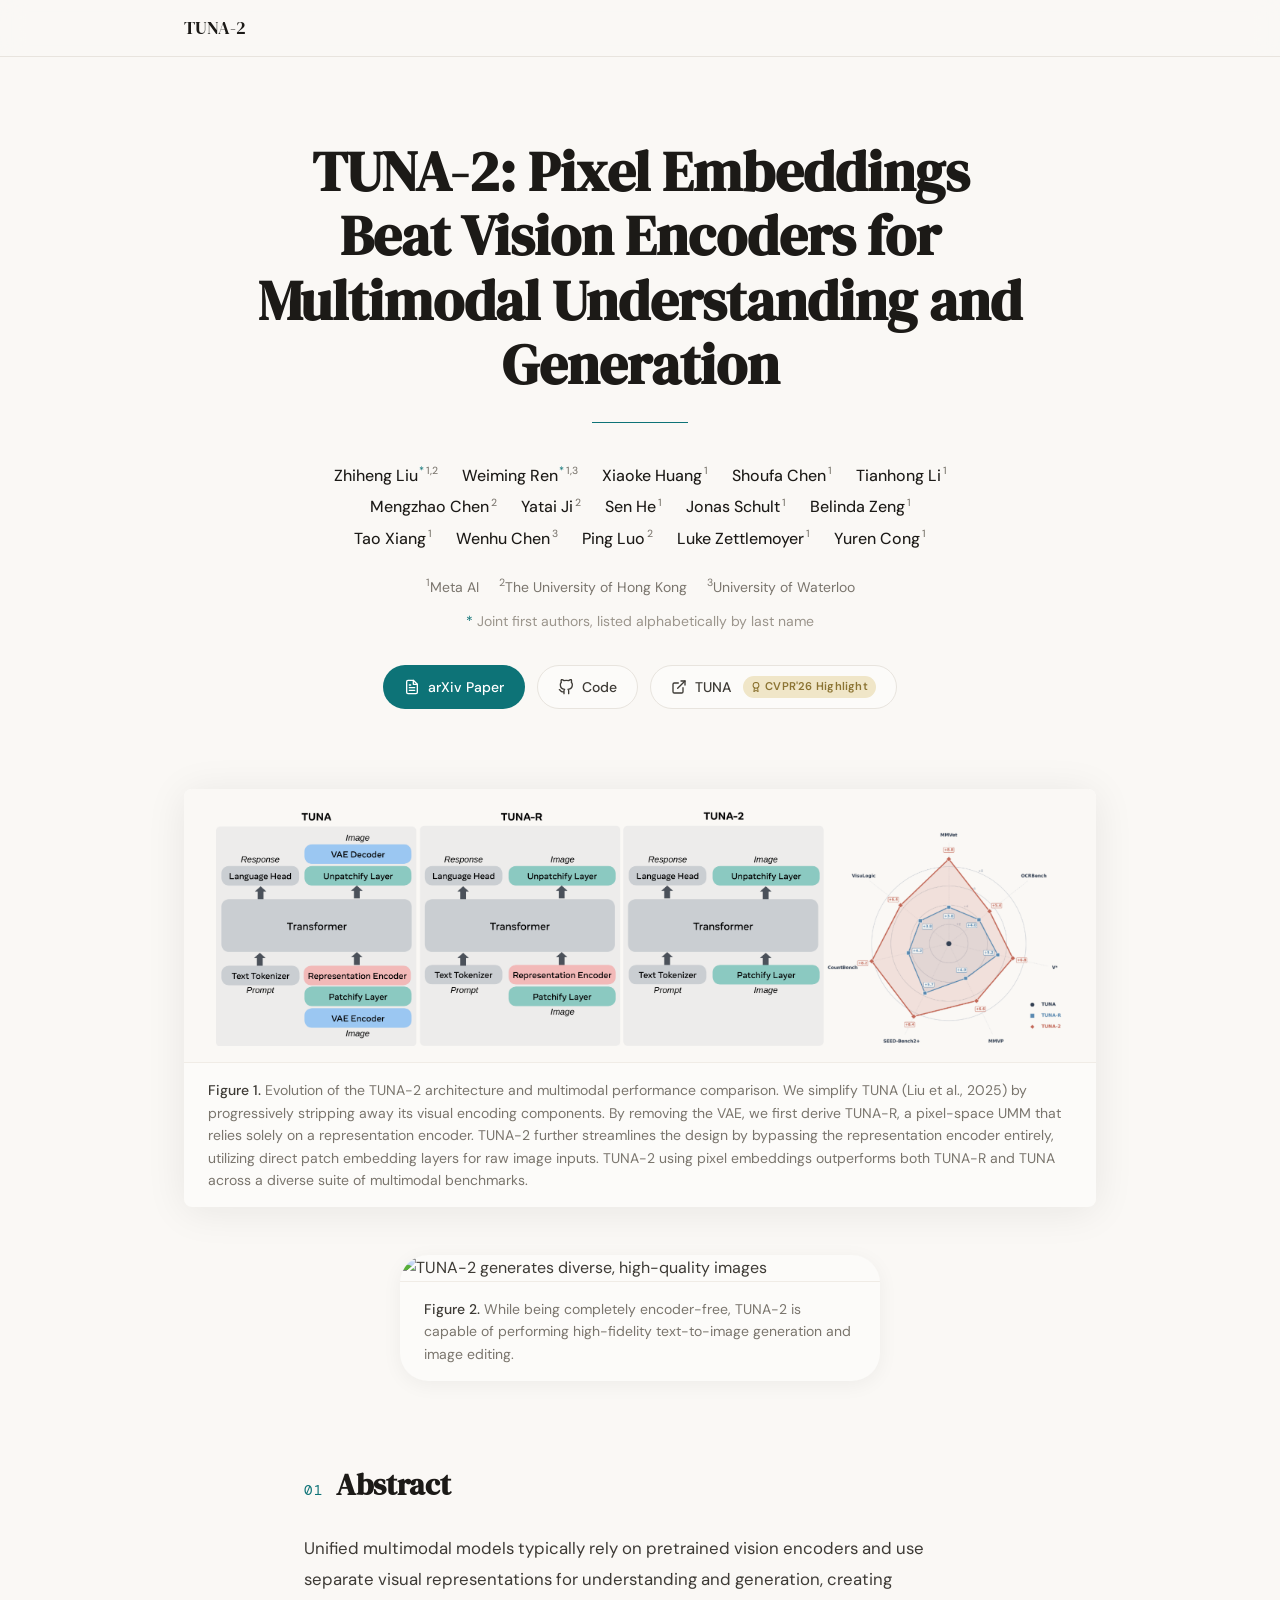
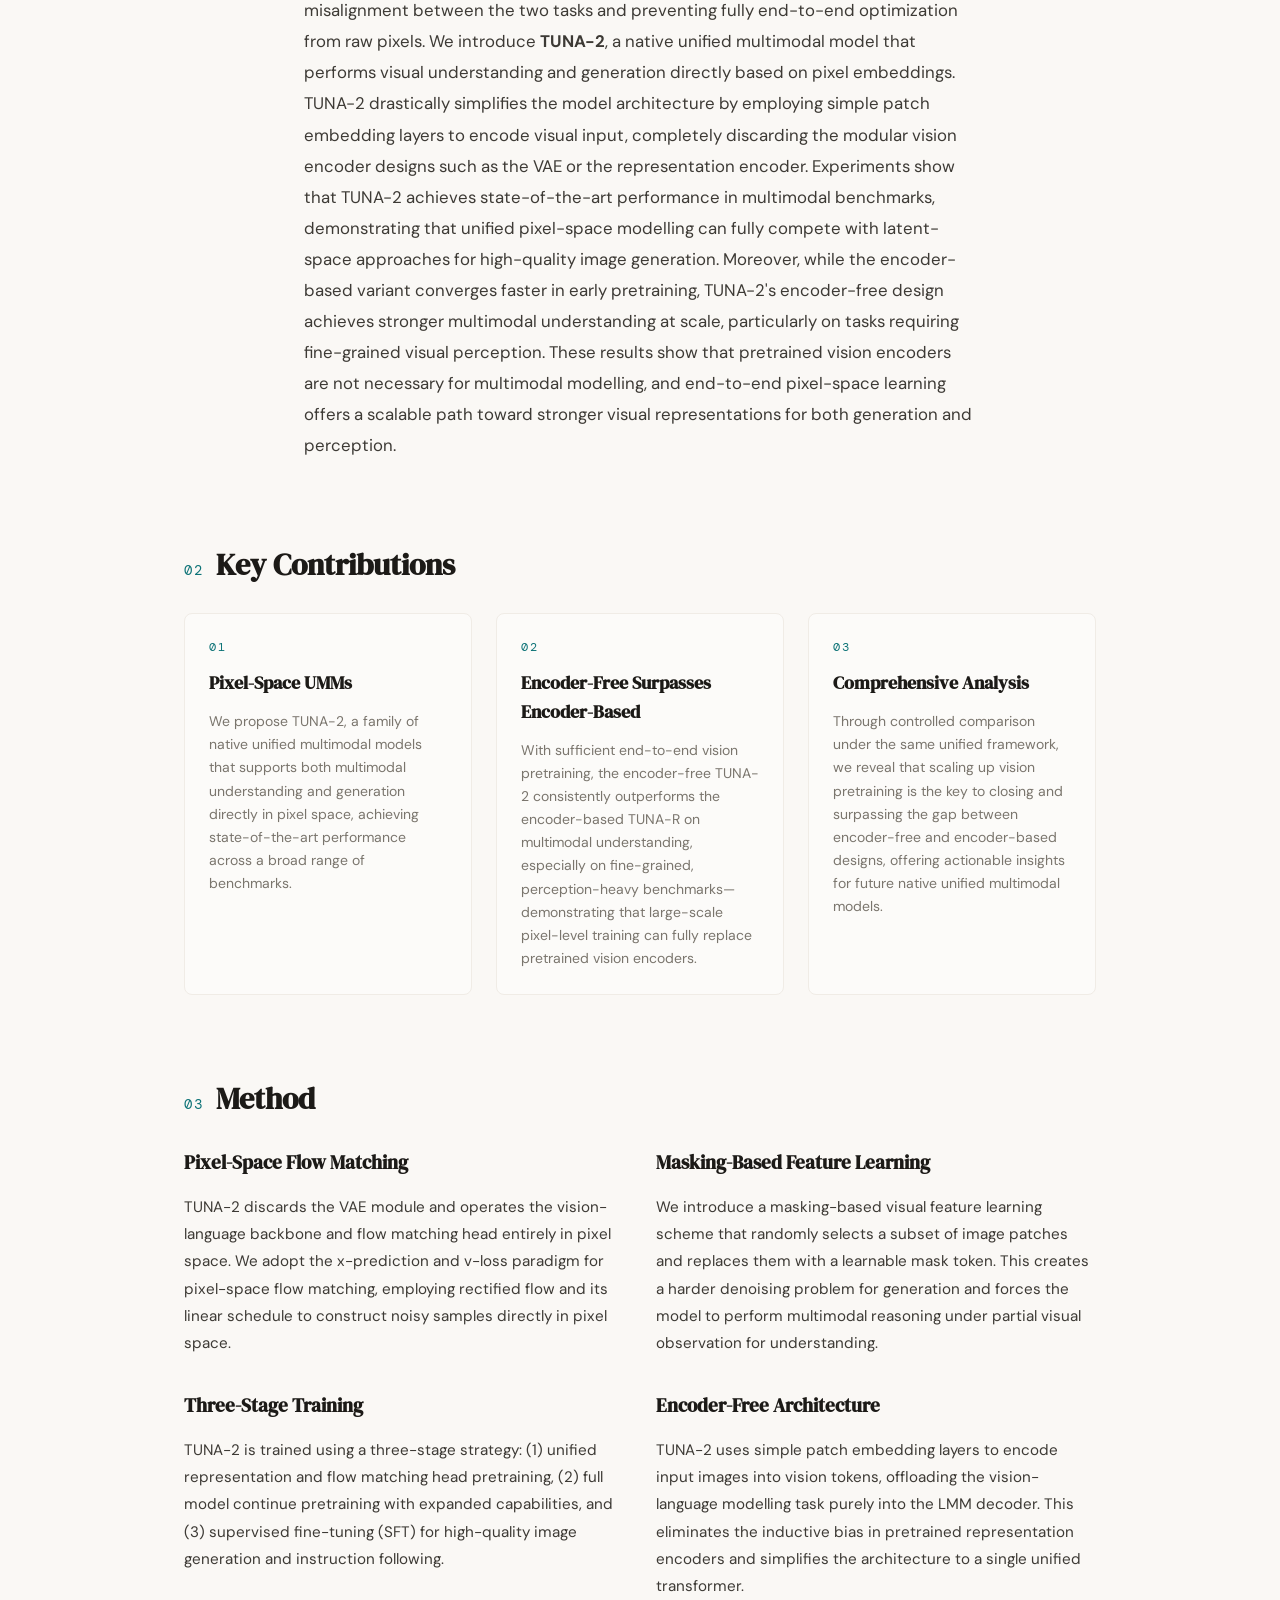
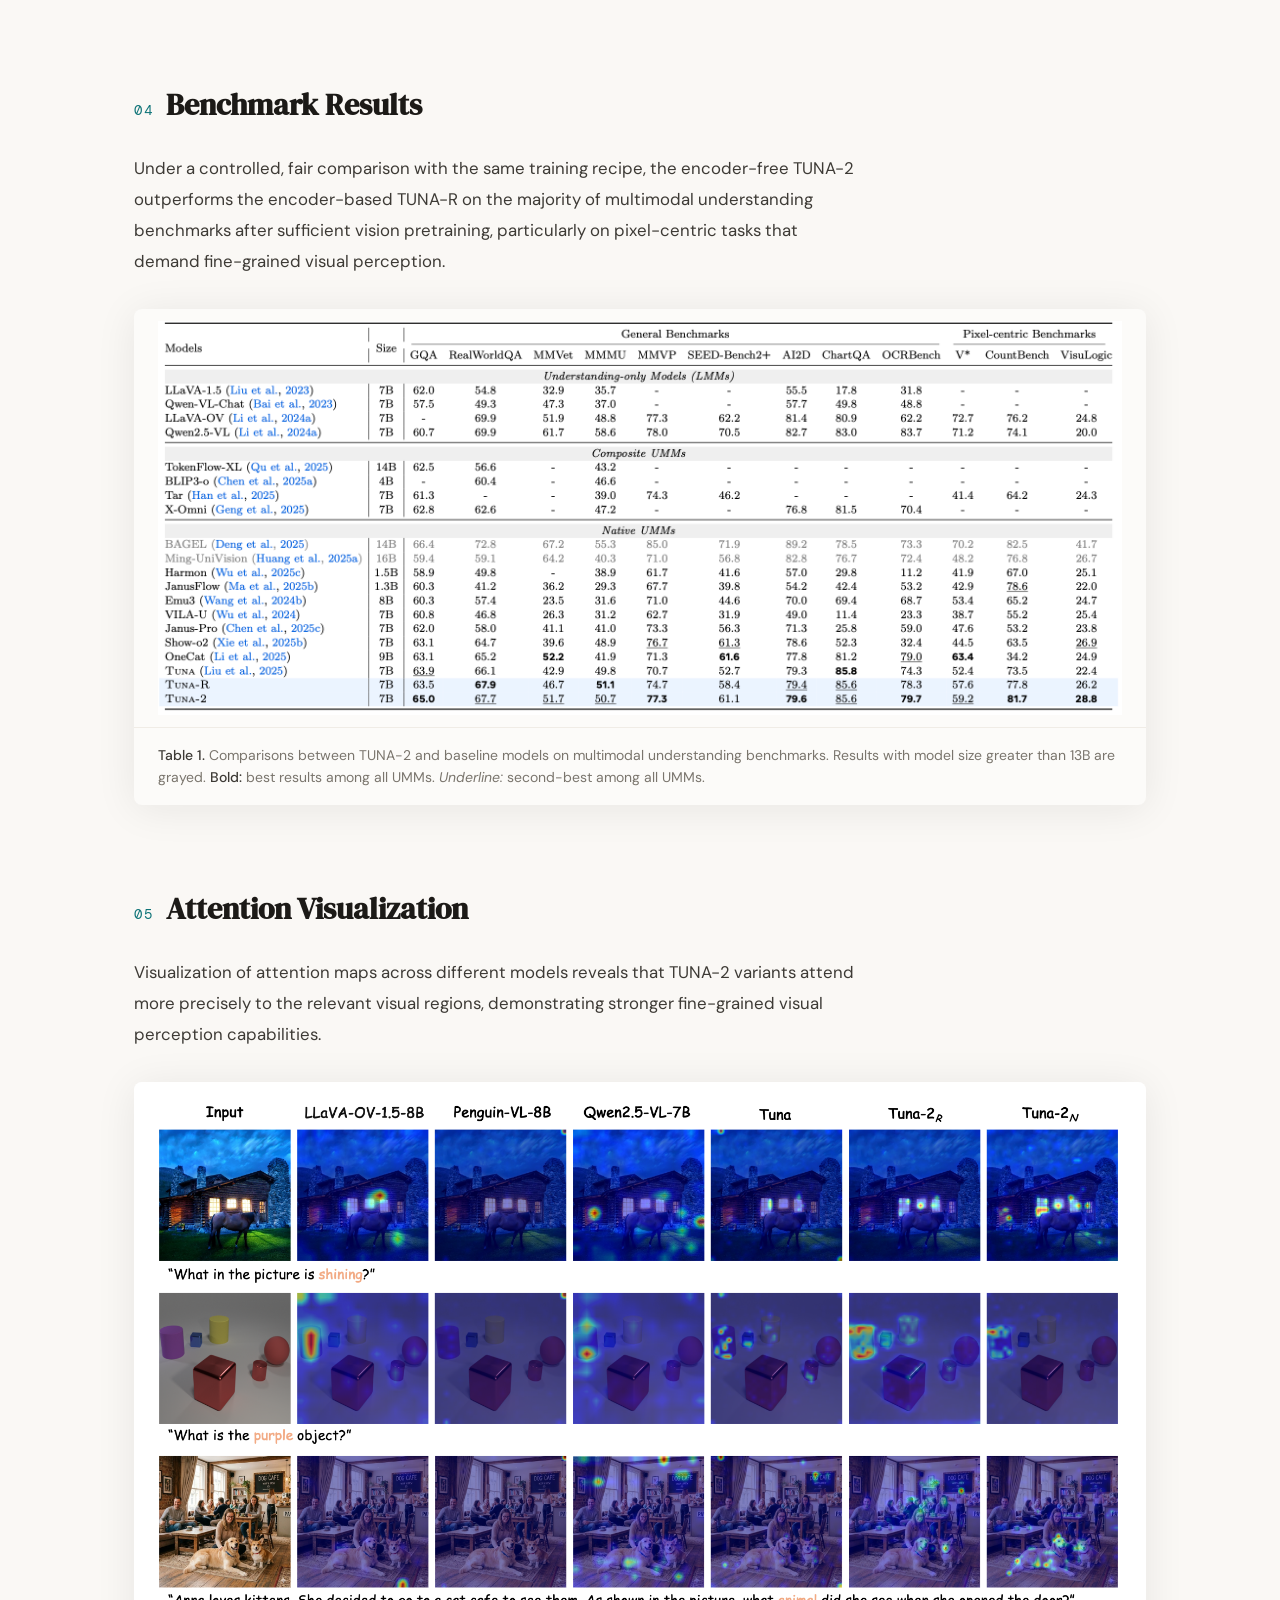
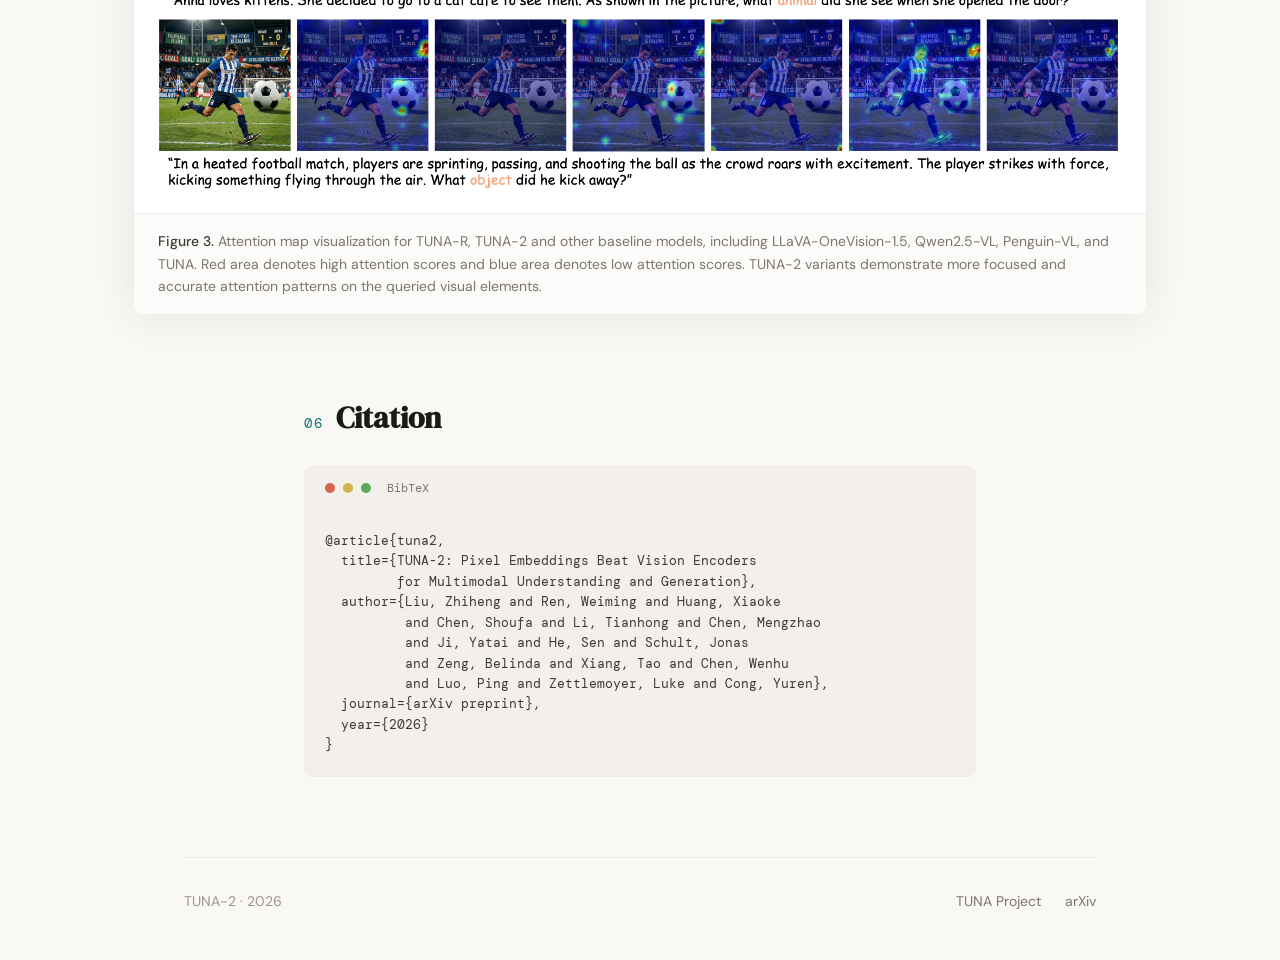
==== tuna-2/index.html @ 32da623e "add tuna2" ====
<!DOCTYPE html>
<html lang="en">
<head>
  <meta charset="UTF-8" />
  <meta name="viewport" content="width=device-width, initial-scale=1.0" />
  <title>TUNA-2: Pixel Embeddings Beat Vision Encoders</title>
  <link rel="preconnect" href="https://fonts.googleapis.com" />
  <link rel="preconnect" href="https://fonts.gstatic.com" crossorigin />
  <link href="https://fonts.googleapis.com/css2?family=DM+Mono:wght@400&family=DM+Sans:wght@400;450;500;600&family=DM+Serif+Display&display=swap" rel="stylesheet" />
  <style>
    *, *::before, *::after { margin: 0; padding: 0; box-sizing: border-box; }

    :root {
      --bg: #FAF8F5;
      --bg-card: #FCFBF9;
      --teal: #0D7377;
      --text-dark: #1C1A17;
      --text-body: #3D3A35;
      --text-muted: #7A756D;
      --text-light: #9B958C;
      --border: #E8E4DE;
      --border-light: #F0ECE6;
    }

    body {
      font-family: 'DM Sans', sans-serif;
      background: var(--bg);
      color: var(--text-body);
      line-height: 1.6;
      -webkit-font-smoothing: antialiased;
    }

    a { text-decoration: none; color: inherit; }

    /* ── Navigation ── */
    .nav {
      position: fixed; top: 0; left: 0; right: 0; z-index: 50;
      background: rgba(250, 248, 245, 0.85);
      backdrop-filter: blur(12px);
      -webkit-backdrop-filter: blur(12px);
    }
    .nav-inner {
      max-width: 960px; margin: 0 auto; padding: 0 24px;
      height: 56px; display: flex; align-items: center; justify-content: space-between;
    }
    .nav-logo { font-family: 'DM Serif Display', serif; font-size: 1.15rem; color: var(--text-dark); }
    .nav-links { display: flex; align-items: center; gap: 24px; }
    .nav-link {
      font-size: 0.875rem; font-weight: 450; color: var(--text-muted);
      transition: color 0.2s;
    }
    .nav-link:hover { color: var(--teal); }
    .nav-btn {
      display: inline-flex; align-items: center; gap: 6px;
      padding: 6px 14px; font-size: 0.875rem; font-weight: 500;
      border-radius: 9999px; border: 1px solid var(--teal); color: var(--teal);
      transition: all 0.2s;
    }
    .nav-btn:hover { background: var(--teal); color: #fff; }
    .nav-border { height: 1px; background: var(--border); }

    /* ── Hero ── */
    .hero {
      padding: 140px 24px 64px; text-align: center;
      max-width: 820px; margin: 0 auto;
    }
    .hero h1 {
      font-family: 'DM Serif Display', serif; font-size: clamp(2.2rem, 5vw, 3.5rem);
      line-height: 1.15; color: var(--text-dark); margin-bottom: 24px;
    }
    .hero-line { width: 96px; height: 1px; background: var(--teal); margin: 0 auto 40px; }

    /* ── Authors ── */
    .authors-block { margin-bottom: 24px; }
    .author-row {
      display: flex; flex-wrap: wrap; justify-content: center;
      gap: 4px 24px; margin-bottom: 6px;
    }
    .author-name {
      font-weight: 450; font-size: 1rem; color: var(--text-dark);
      transition: color 0.2s;
    }
    a.author-name:hover { color: var(--teal); }
    .author-star { color: var(--teal); font-size: 0.65em; vertical-align: super; margin-left: 1px; }
    .author-sup { color: var(--text-muted); font-size: 0.65em; vertical-align: super; margin-left: 2px; }

    .affiliations {
      display: flex; flex-wrap: wrap; justify-content: center;
      gap: 4px 20px; font-size: 0.875rem; color: var(--text-muted); margin-bottom: 12px;
    }
    .affiliations sup { font-size: 0.75em; }
    .equal-note { font-size: 0.875rem; color: var(--text-light); margin-bottom: 0; }
    .equal-note .star { color: var(--teal); }

    /* ── Buttons ── */
    .btn-row { display: flex; flex-wrap: wrap; justify-content: center; gap: 12px; margin-top: 32px; }
    .btn {
      display: inline-flex; align-items: center; gap: 8px;
      padding: 10px 20px; border-radius: 9999px; font-size: 0.875rem; font-weight: 500;
      transition: all 0.2s; border: 1px solid transparent;
    }
    .btn-primary { background: var(--teal); color: #fff; }
    .btn-primary:hover { filter: brightness(1.1); }
    .btn-outline {
      background: var(--bg-card); color: var(--text-body);
      border-color: var(--border);
    }
    .btn-outline:hover { box-shadow: 0 2px 8px rgba(0,0,0,0.06); }
    .badge-highlight {
      display: inline-flex; align-items: center; gap: 4px;
      padding: 2px 8px; border-radius: 9999px; font-size: 0.7rem; font-weight: 600;
      background: #F0E6C8; color: #8B7332; margin-left: 4px; letter-spacing: 0.02em;
    }

    /* ── Teaser (scroll-expanding) ── */
    .teaser-section { padding-bottom: 80px; }
    .teaser-wrap {
      max-width: 100vw; margin: 0 auto; padding: 0 24px;
    }
    .teaser-card {
      overflow: hidden; background: var(--bg-card);
      margin: 0 auto;
      /* initial state set by JS, these are fallbacks */
      max-width: 480px;
      border-radius: 28px;
      box-shadow: 0 4px 20px rgba(28, 26, 23, 0.05);
      will-change: max-width, border-radius, box-shadow;
      transition: max-width 0.05s linear, border-radius 0.05s linear;
    }
    .teaser-card img { width: 100%; height: auto; display: block; }
    .teaser-caption {
      padding: 16px 24px; border-top: 1px solid var(--border-light);
      font-size: 0.875rem; color: var(--text-muted); line-height: 1.6;
    }
    .teaser-caption strong { font-weight: 500; color: var(--text-body); }

    /* ── Sections ── */
    .section { padding-bottom: 80px; }
    .section-narrow { max-width: 720px; margin: 0 auto; padding: 0 24px; }
    .section-wide { max-width: 960px; margin: 0 auto; padding: 0 24px; }
    .section-extra-wide { max-width: 1060px; margin: 0 auto; padding: 0 24px; }

    .section-header { display: flex; align-items: baseline; gap: 12px; margin-bottom: 24px; }
    .section-num {
      font-family: 'DM Mono', monospace; font-size: 0.875rem;
      color: var(--teal); letter-spacing: 0.15em;
    }
    .section-title {
      font-family: 'DM Serif Display', serif; font-size: clamp(1.5rem, 3vw, 1.875rem);
      color: var(--text-dark);
    }

    .section-body {
      font-size: 1.05rem; line-height: 1.85; color: var(--text-body);
    }
    .section-body.placeholder { font-style: italic; color: var(--text-muted); }

    /* ── Cards Grid ── */
    .cards-grid { display: grid; grid-template-columns: repeat(auto-fit, minmax(260px, 1fr)); gap: 24px; }
    .card {
      padding: 24px; border-radius: 8px; border: 1px solid var(--border-light);
      background: var(--bg-card); height: 100%;
    }
    .card-num {
      font-family: 'DM Mono', monospace; font-size: 0.75rem;
      color: var(--teal); letter-spacing: 0.2em; text-transform: uppercase; margin-bottom: 12px;
    }
    .card-title {
      font-family: 'DM Serif Display', serif; font-size: 1.125rem;
      color: var(--text-dark); margin-bottom: 12px;
    }
    .card-desc { font-size: 0.875rem; line-height: 1.65; color: var(--text-muted); }

    /* ── Image Figure ── */
    .figure {
      border-radius: 8px; overflow: hidden; background: var(--bg-card);
      box-shadow: 0 4px 40px rgba(28, 26, 23, 0.08);
    }
    .figure-img { padding: 16px 24px; }
    .figure-img.arch { padding: 16px 32px; background: var(--bg); }
    .figure-img img { width: 100%; height: auto; display: block; }
    .figure-img.arch img { mix-blend-mode: multiply; }
    .figure-caption {
      padding: 16px 24px; border-top: 1px solid var(--border-light);
      font-size: 0.875rem; color: var(--text-muted); line-height: 1.6;
    }
    .figure-caption strong { font-weight: 500; color: var(--text-body); }

    /* ── Benchmark table image ── */
    .bench-figure { border-radius: 8px; overflow: hidden; background: var(--bg-card); box-shadow: 0 4px 40px rgba(28,26,23,0.08); }
    .bench-figure img { width: 100%; height: auto; display: block; padding: 12px 24px; }

    /* ── Method Grid ── */
    .method-grid { display: grid; grid-template-columns: repeat(auto-fit, minmax(300px, 1fr)); gap: 32px; }
    .method-item h3 {
      font-family: 'DM Serif Display', serif; font-size: 1.2rem;
      color: var(--text-dark); margin-bottom: 16px;
    }
    .method-item p { font-size: 0.95rem; line-height: 1.8; color: var(--text-body); }

    /* ── BibTeX ── */
    .bibtex {
      border-radius: 8px; overflow: hidden; border: 1px solid var(--border-light);
      background: #F3F0EB;
    }
    .bibtex-header {
      padding: 12px 20px; border-bottom: 1px solid var(--border-light);
      display: flex; align-items: center; gap: 8px;
    }
    .bibtex-dot { width: 10px; height: 10px; border-radius: 50%; }
    .bibtex-dot.r { background: #D4644A; }
    .bibtex-dot.y { background: #D4B44A; }
    .bibtex-dot.g { background: #5AAA5A; }
    .bibtex-label { margin-left: 8px; font-family: 'DM Mono', monospace; font-size: 0.75rem; color: var(--text-muted); }
    .bibtex pre {
      padding: 20px; font-family: 'DM Mono', monospace; font-size: 0.8rem;
      line-height: 1.6; color: var(--text-body); overflow-x: auto; white-space: pre;
    }

    /* ── Footer ── */
    .footer { padding-bottom: 48px; }
    .footer-inner {
      max-width: 960px; margin: 0 auto; padding: 0 24px;
    }
    .footer-line { height: 1px; background: var(--border); margin-bottom: 32px; }
    .footer-row {
      display: flex; flex-wrap: wrap; align-items: center;
      justify-content: space-between; gap: 16px;
    }
    .footer-copy { font-size: 0.875rem; color: var(--text-light); }
    .footer-links { display: flex; gap: 24px; }
    .footer-link { font-size: 0.875rem; color: var(--text-muted); transition: color 0.2s; }
    .footer-link:hover { color: var(--teal); }

    /* ── Fade-in animation ── */
    .fade-in {
      opacity: 0; transform: translateY(20px);
      transition: opacity 0.6s ease, transform 0.6s ease;
    }
    .fade-in.visible { opacity: 1; transform: translateY(0); }

    /* ── SVG Icons (inline) ── */
    .icon { width: 16px; height: 16px; display: inline-block; vertical-align: middle; }

    /* ── Responsive ── */
    @media (max-width: 768px) {
      .nav-links { display: none; }
      .hero { padding: 120px 16px 48px; }
      .section-narrow, .section-wide, .section-extra-wide { padding: 0 16px; }
      .teaser-wrap { padding: 0 16px; }
      .method-grid { grid-template-columns: 1fr; }
      .cards-grid { grid-template-columns: 1fr; }
    }

    /* scroll-mt for anchor links */
    [id] { scroll-margin-top: 72px; }
  </style>
</head>
<body>

  <!-- Navigation -->
  <nav class="nav">
    <div class="nav-inner">
      <span class="nav-logo">TUNA-2</span>
    </div>
    <div class="nav-border"></div>
  </nav>

  <!-- Hero -->
  <header class="hero fade-in">
    <h1>TUNA-2: Pixel Embeddings Beat Vision Encoders for Multimodal Understanding and Generation</h1>
    <div class="hero-line"></div>

    <div class="authors-block">
      <!-- Row 1 -->
      <div class="author-row">
        <a href="https://johanan528.github.io/" target="_blank" class="author-name">Zhiheng Liu<span class="author-star">*</span><sup class="author-sup">1,2</sup></a>
        <a href="https://cs.uwaterloo.ca/~w2ren/" target="_blank" class="author-name">Weiming Ren<span class="author-star">*</span><sup class="author-sup">1,3</sup></a>
        <a href="https://xk-huang.github.io/" target="_blank" class="author-name">Xiaoke Huang<sup class="author-sup">1</sup></a>
        <a href="https://www.shoufachen.com/" target="_blank" class="author-name">Shoufa Chen<sup class="author-sup">1</sup></a>
        <a href="https://www.tianhongli.me/" target="_blank" class="author-name">Tianhong Li<sup class="author-sup">1</sup></a>
      </div>
      <!-- Row 2 -->
      <div class="author-row">
        <a href="https://chenmnz.github.io/" target="_blank" class="author-name">Mengzhao Chen<sup class="author-sup">2</sup></a>
        <a href="https://yataiji.github.io/" target="_blank" class="author-name">Yatai Ji<sup class="author-sup">2</sup></a>
        <a href="https://senhe.github.io/" target="_blank" class="author-name">Sen He<sup class="author-sup">1</sup></a>
        <a href="https://jonasschult.github.io/" target="_blank" class="author-name">Jonas Schult<sup class="author-sup">1</sup></a>
        <a href="https://www.linkedin.com/in/belindazeng/" target="_blank" class="author-name">Belinda Zeng<sup class="author-sup">1</sup></a>
      </div>
      <!-- Row 3 -->
      <div class="author-row">
        <a href="https://www.surrey.ac.uk/people/tao-xiang" target="_blank" class="author-name">Tao Xiang<sup class="author-sup">1</sup></a>
        <a href="https://wenhuchen.github.io/" target="_blank" class="author-name">Wenhu Chen<sup class="author-sup">3</sup></a>
        <a href="http://luoping.me/" target="_blank" class="author-name">Ping Luo<sup class="author-sup">2</sup></a>
        <a href="https://www.cs.washington.edu/people/faculty/luke-zettlemoyer/" target="_blank" class="author-name">Luke Zettlemoyer<sup class="author-sup">1</sup></a>
        <a href="https://yrcong.github.io/" target="_blank" class="author-name">Yuren Cong<sup class="author-sup">1</sup></a>
      </div>
    </div>

    <div class="affiliations">
      <span><sup>1</sup>Meta AI</span>
      <span><sup>2</sup>The University of Hong Kong</span>
      <span><sup>3</sup>University of Waterloo</span>
    </div>
    <p class="equal-note"><span class="star">*</span> Joint first authors, listed alphabetically by last name</p>

    <div class="btn-row">
      <a href="#" class="btn btn-primary">
        <svg class="icon" viewBox="0 0 24 24" fill="none" stroke="currentColor" stroke-width="2" stroke-linecap="round" stroke-linejoin="round"><path d="M14 2H6a2 2 0 0 0-2 2v16a2 2 0 0 0 2 2h12a2 2 0 0 0 2-2V8z"/><polyline points="14 2 14 8 20 8"/><line x1="16" y1="13" x2="8" y2="13"/><line x1="16" y1="17" x2="8" y2="17"/><polyline points="10 9 9 9 8 9"/></svg>
        arXiv Paper
      </a>
      <a href="https://github.com/facebookresearch/tuna-2" target="_blank" class="btn btn-outline">
        <svg class="icon" viewBox="0 0 24 24" fill="none" stroke="currentColor" stroke-width="2" stroke-linecap="round" stroke-linejoin="round"><path d="M9 19c-5 1.5-5-2.5-7-3m14 6v-3.87a3.37 3.37 0 0 0-.94-2.61c3.14-.35 6.44-1.54 6.44-7A5.44 5.44 0 0 0 20 4.77 5.07 5.07 0 0 0 19.91 1S18.73.65 16 2.48a13.38 13.38 0 0 0-7 0C6.27.65 5.09 1 5.09 1A5.07 5.07 0 0 0 5 4.77a5.44 5.44 0 0 0-1.5 3.78c0 5.42 3.3 6.61 6.44 7A3.37 3.37 0 0 0 9 18.13V22"/></svg>
        Code
      </a>
      <a href="https://tuna-ai.org/" target="_blank" class="btn btn-outline">
        <svg class="icon" viewBox="0 0 24 24" fill="none" stroke="currentColor" stroke-width="2" stroke-linecap="round" stroke-linejoin="round"><path d="M18 13v6a2 2 0 0 1-2 2H5a2 2 0 0 1-2-2V8a2 2 0 0 1 2-2h6"/><polyline points="15 3 21 3 21 9"/><line x1="10" y1="14" x2="21" y2="3"/></svg>
        TUNA
        <span class="badge-highlight">
          <svg width="10" height="10" viewBox="0 0 24 24" fill="none" stroke="currentColor" stroke-width="2.5" stroke-linecap="round" stroke-linejoin="round"><circle cx="12" cy="8" r="7"/><polyline points="8.21 13.89 7 23 12 20 17 23 15.79 13.88"/></svg>
          CVPR'26 Highlight
        </span>
      </a>
    </div>
  </header>

  <!-- Architecture (moved to top, no section header) -->
  <section id="architecture" class="section" style="padding-top: 16px; padding-bottom: 48px;">
    <div class="section-wide">
      <div class="figure fade-in">
        <div class="figure-img arch">
          <img src="images/teaser.png" alt="TUNA-2 Architecture" />
        </div>
        <div class="figure-caption">
          <strong>Figure 1.</strong> Evolution of the TUNA-2 architecture and multimodal performance comparison. We simplify TUNA (Liu et al., 2025) by progressively stripping away its visual encoding components. By removing the VAE, we first derive TUNA-R, a pixel-space UMM that relies solely on a representation encoder. TUNA-2 further streamlines the design by bypassing the representation encoder entirely, utilizing direct patch embedding layers for raw image inputs. TUNA-2 using pixel embeddings outperforms both TUNA-R and TUNA across a diverse suite of multimodal benchmarks.
        </div>
      </div>
    </div>
  </section>

  <!-- Teaser -->
  <section id="teaser" class="teaser-section">
    <div class="teaser-wrap">
      <div class="teaser-card fade-in" id="teaser-card">
        <img src="images/teaser_v3.png" alt="TUNA-2 generates diverse, high-quality images" />
        <div class="teaser-caption">
          <strong>Figure 2.</strong> While being completely encoder-free, TUNA-2 is capable of performing high-fidelity text-to-image generation and image editing.
        </div>
      </div>
    </div>
  </section>

  <!-- Abstract -->
  <section id="abstract" class="section">
    <div class="section-narrow">
      <div class="section-header fade-in">
        <span class="section-num">01</span>
        <h2 class="section-title">Abstract</h2>
      </div>
      <p class="section-body fade-in">Unified multimodal models typically rely on pretrained vision encoders and use separate visual representations for understanding and generation, creating misalignment between the two tasks and preventing fully end-to-end optimization from raw pixels. We introduce <strong>TUNA-2</strong>, a native unified multimodal model that performs visual understanding and generation directly based on pixel embeddings. TUNA-2 drastically simplifies the model architecture by employing simple patch embedding layers to encode visual input, completely discarding the modular vision encoder designs such as the VAE or the representation encoder. Experiments show that TUNA-2 achieves state-of-the-art performance in multimodal benchmarks, demonstrating that unified pixel-space modelling can fully compete with latent-space approaches for high-quality image generation. Moreover, while the encoder-based variant converges faster in early pretraining, TUNA-2's encoder-free design achieves stronger multimodal understanding at scale, particularly on tasks requiring fine-grained visual perception. These results show that pretrained vision encoders are not necessary for multimodal modelling, and end-to-end pixel-space learning offers a scalable path toward stronger visual representations for both generation and perception.</p>
    </div>
  </section>

  <!-- Key Contributions -->
  <section class="section">
    <div class="section-wide">
      <div class="section-header fade-in">
        <span class="section-num">02</span>
        <h2 class="section-title">Key Contributions</h2>
      </div>
      <div class="cards-grid">
        <div class="card fade-in">
          <div class="card-num">01</div>
          <h3 class="card-title">Pixel-Space UMMs</h3>
          <p class="card-desc">We propose TUNA-2, a family of native unified multimodal models that supports both multimodal understanding and generation directly in pixel space, achieving state-of-the-art performance across a broad range of benchmarks.</p>
        </div>
        <div class="card fade-in">
          <div class="card-num">02</div>
          <h3 class="card-title">Encoder-Free Surpasses Encoder-Based</h3>
          <p class="card-desc">With sufficient end-to-end vision pretraining, the encoder-free TUNA-2 consistently outperforms the encoder-based TUNA-R on multimodal understanding, especially on fine-grained, perception-heavy benchmarks&mdash;demonstrating that large-scale pixel-level training can fully replace pretrained vision encoders.</p>
        </div>
        <div class="card fade-in">
          <div class="card-num">03</div>
          <h3 class="card-title">Comprehensive Analysis</h3>
          <p class="card-desc">Through controlled comparison under the same unified framework, we reveal that scaling up vision pretraining is the key to closing and surpassing the gap between encoder-free and encoder-based designs, offering actionable insights for future native unified multimodal models.</p>
        </div>
      </div>
    </div>
  </section>

  <!-- Architecture section removed - moved to top -->

  <!-- Method -->
  <section class="section">
    <div class="section-wide">
      <div class="section-header fade-in">
        <span class="section-num">03</span>
        <h2 class="section-title">Method</h2>
      </div>
      <div class="method-grid">
        <div class="method-item fade-in">
          <h3>Pixel-Space Flow Matching</h3>
          <p>TUNA-2 discards the VAE module and operates the vision-language backbone and flow matching head entirely in pixel space. We adopt the x-prediction and v-loss paradigm for pixel-space flow matching, employing rectified flow and its linear schedule to construct noisy samples directly in pixel space.</p>
        </div>
        <div class="method-item fade-in">
          <h3>Masking-Based Feature Learning</h3>
          <p>We introduce a masking-based visual feature learning scheme that randomly selects a subset of image patches and replaces them with a learnable mask token. This creates a harder denoising problem for generation and forces the model to perform multimodal reasoning under partial visual observation for understanding.</p>
        </div>
        <div class="method-item fade-in">
          <h3>Three-Stage Training</h3>
          <p>TUNA-2 is trained using a three-stage strategy: (1) unified representation and flow matching head pretraining, (2) full model continue pretraining with expanded capabilities, and (3) supervised fine-tuning (SFT) for high-quality image generation and instruction following.</p>
        </div>
        <div class="method-item fade-in">
          <h3>Encoder-Free Architecture</h3>
          <p>TUNA-2 uses simple patch embedding layers to encode input images into vision tokens, offloading the vision-language modelling task purely into the LMM decoder. This eliminates the inductive bias in pretrained representation encoders and simplifies the architecture to a single unified transformer.</p>
        </div>
      </div>
    </div>
  </section>

  <!-- Benchmarks -->
  <section id="benchmarks" class="section">
    <div class="section-extra-wide">
      <div class="section-header fade-in">
        <span class="section-num">04</span>
        <h2 class="section-title">Benchmark Results</h2>
      </div>
      <p class="section-body fade-in" style="max-width:720px; margin-bottom:32px;">
        Under a controlled, fair comparison with the same training recipe, the encoder-free TUNA-2 outperforms the encoder-based TUNA-R on the majority of multimodal understanding benchmarks after sufficient vision pretraining, particularly on pixel-centric tasks that demand fine-grained visual perception.
      </p>
      <div class="bench-figure fade-in">
        <img src="images/table1_ready.png" alt="Table 1: Benchmark comparisons" />
        <div class="figure-caption">
          <strong>Table 1.</strong> Comparisons between TUNA-2 and baseline models on multimodal understanding benchmarks. Results with model size greater than 13B are grayed. <strong>Bold:</strong> best results among all UMMs. <em>Underline:</em> second-best among all UMMs.
        </div>
      </div>
    </div>
  </section>

  <!-- Attention Visualization -->
  <section id="attention" class="section">
    <div class="section-extra-wide">
      <div class="section-header fade-in">
        <span class="section-num">05</span>
        <h2 class="section-title">Attention Visualization</h2>
      </div>
      <p class="section-body fade-in" style="max-width:720px; margin-bottom:32px;">
        Visualization of attention maps across different models reveals that TUNA-2 variants attend more precisely to the relevant visual regions, demonstrating stronger fine-grained visual perception capabilities.
      </p>
      <div class="figure fade-in">
        <div class="figure-img" style="background:#fff;">
          <img src="images/att.png" alt="Attention visualization" />
        </div>
        <div class="figure-caption">
          <strong>Figure 3.</strong> Attention map visualization for TUNA-R, TUNA-2 and other baseline models, including LLaVA-OneVision-1.5, Qwen2.5-VL, Penguin-VL, and TUNA. Red area denotes high attention scores and blue area denotes low attention scores. TUNA-2 variants demonstrate more focused and accurate attention patterns on the queried visual elements.
        </div>
      </div>
    </div>
  </section>

  <!-- Citation -->
  <section class="section">
    <div class="section-narrow">
      <div class="section-header fade-in">
        <span class="section-num">06</span>
        <h2 class="section-title">Citation</h2>
      </div>
      <div class="bibtex fade-in">
        <div class="bibtex-header">
          <div class="bibtex-dot r"></div>
          <div class="bibtex-dot y"></div>
          <div class="bibtex-dot g"></div>
          <span class="bibtex-label">BibTeX</span>
        </div>
        <pre>@article{tuna2,
  title={TUNA-2: Pixel Embeddings Beat Vision Encoders
         for Multimodal Understanding and Generation},
  author={Liu, Zhiheng and Ren, Weiming and Huang, Xiaoke
          and Chen, Shoufa and Li, Tianhong and Chen, Mengzhao
          and Ji, Yatai and He, Sen and Schult, Jonas
          and Zeng, Belinda and Xiang, Tao and Chen, Wenhu
          and Luo, Ping and Zettlemoyer, Luke and Cong, Yuren},
  journal={arXiv preprint},
  year={2026}
}</pre>
      </div>
    </div>
  </section>

  <!-- Footer -->
  <footer class="footer">
    <div class="footer-inner">
      <div class="footer-line"></div>
      <div class="footer-row">
        <p class="footer-copy">TUNA-2 &middot; 2026</p>
        <div class="footer-links">
          <a href="https://tuna-ai.org/" target="_blank" class="footer-link">TUNA Project</a>
          <a href="#" class="footer-link">arXiv</a>
        </div>
      </div>
    </div>
  </footer>

  <!-- Scripts: fade-in + teaser scroll expand -->
  <script>
    // Fade-in on scroll
    const observer = new IntersectionObserver((entries) => {
      entries.forEach(entry => {
        if (entry.isIntersecting) {
          entry.target.classList.add('visible');
        }
      });
    }, { threshold: 0.1 });

    document.querySelectorAll('.fade-in').forEach(el => observer.observe(el));

    // Teaser scroll-expanding effect: continuous scroll-driven interpolation
    const teaserCard = document.getElementById('teaser-card');
    const MIN_WIDTH = 480;   // px - starting small width
    const MAX_WIDTH = 1600;  // px - fully expanded width (more dramatic)
    const MIN_RADIUS = 4;    // px - fully expanded border-radius
    const MAX_RADIUS = 28;   // px - starting border-radius

    function lerp(a, b, t) { return a + (b - a) * t; }
    function easeOutCubic(t) { return 1 - Math.pow(1 - t, 3); }

    function updateTeaser() {
      if (!teaserCard) return;
      const rect = teaserCard.getBoundingClientRect();
      const viewH = window.innerHeight;

      // Define scroll range: start expanding when card top enters bottom of viewport,
      // fully expanded when card top reaches near the top of viewport (longer scroll range = more obvious effect)
      const startY = viewH * 1.0;   // card top here = progress 0
      const endY   = viewH * 0.05;  // card top here = progress 1

      let progress = (startY - rect.top) / (startY - endY);
      progress = Math.max(0, Math.min(1, progress));
      progress = easeOutCubic(progress);

      const w = lerp(MIN_WIDTH, MAX_WIDTH, progress);
      const r = lerp(MAX_RADIUS, MIN_RADIUS, progress);
      const shadowAlpha = lerp(0.05, 0.18, progress);
      const shadowBlur = lerp(20, 80, progress);

      teaserCard.style.maxWidth = w + 'px';
      teaserCard.style.borderRadius = r + 'px';
      teaserCard.style.boxShadow = '0 ' + lerp(4, 12, progress) + 'px ' + shadowBlur + 'px rgba(28, 26, 23, ' + shadowAlpha.toFixed(3) + ')';
    }

    let ticking = false;
    window.addEventListener('scroll', function() {
      if (!ticking) {
        requestAnimationFrame(function() {
          updateTeaser();
          ticking = false;
        });
        ticking = true;
      }
    }, { passive: true });
    updateTeaser();
  </script>

</body>
</html>
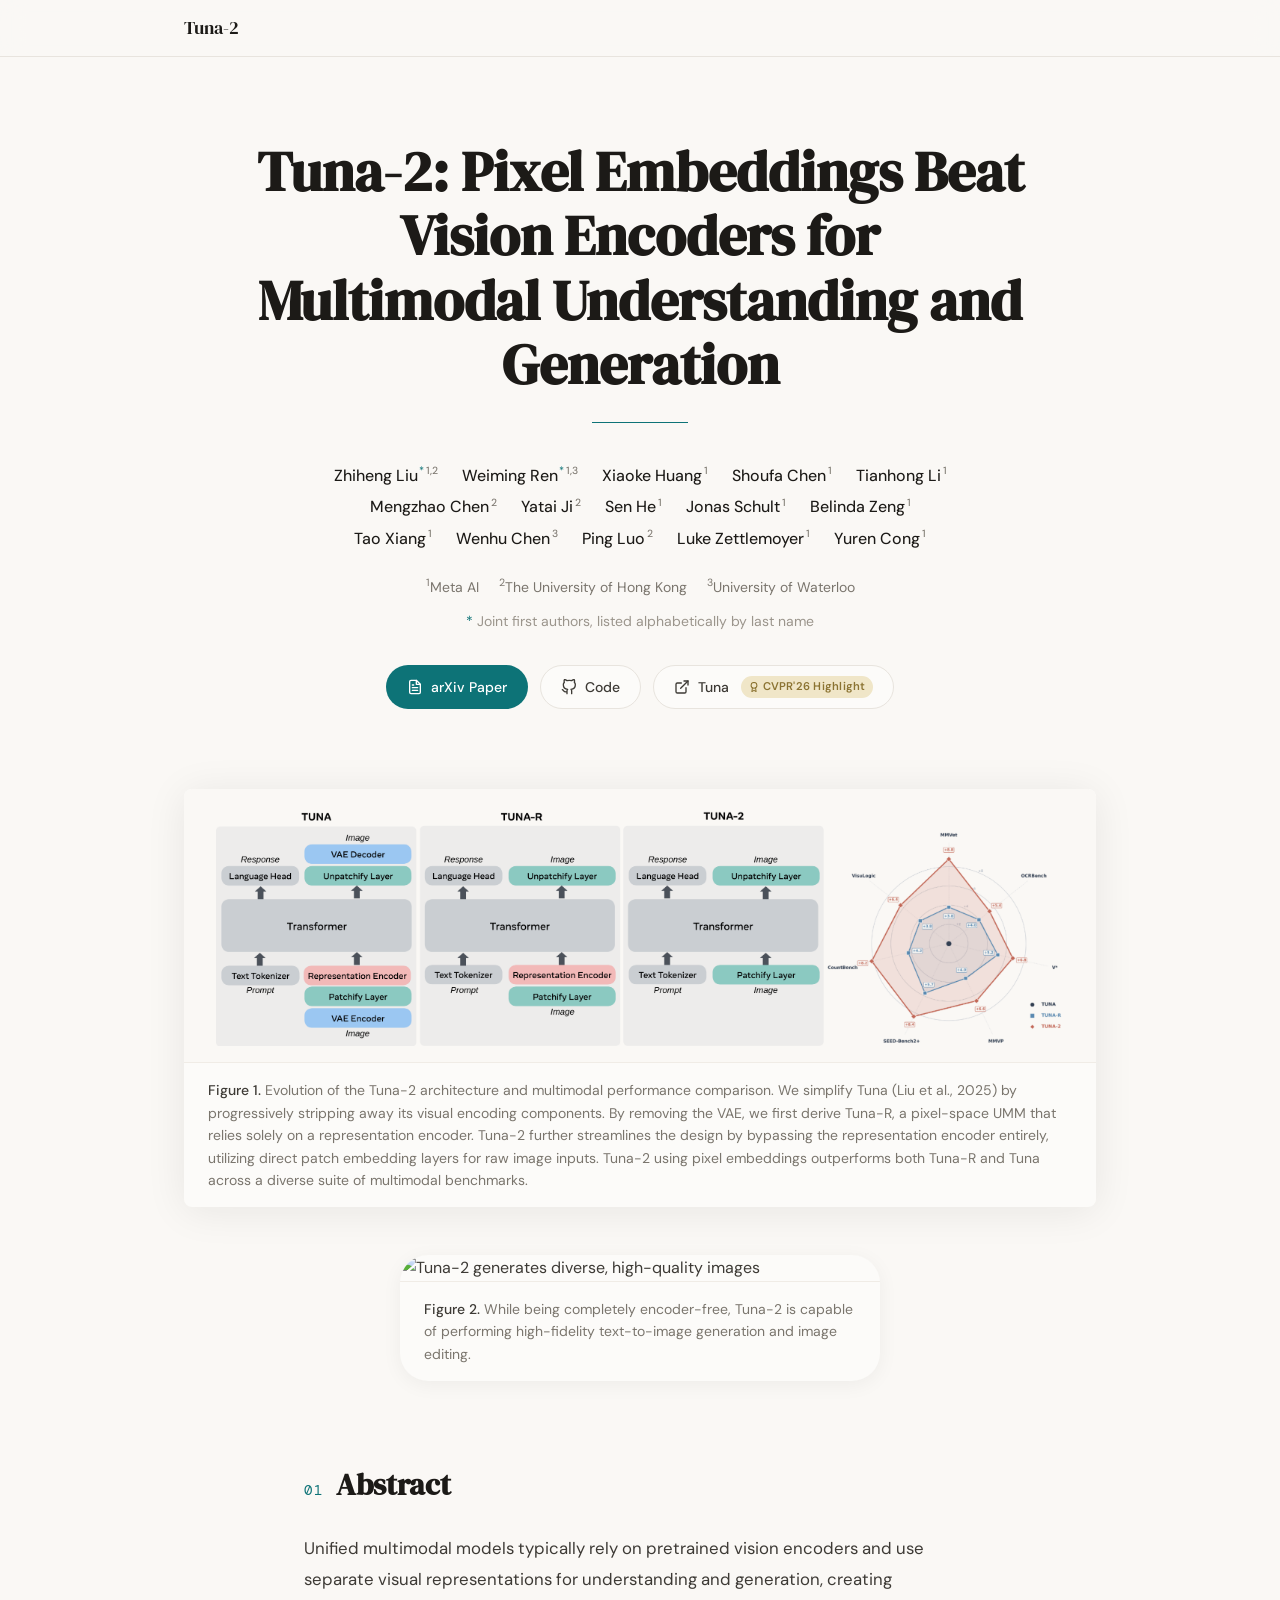
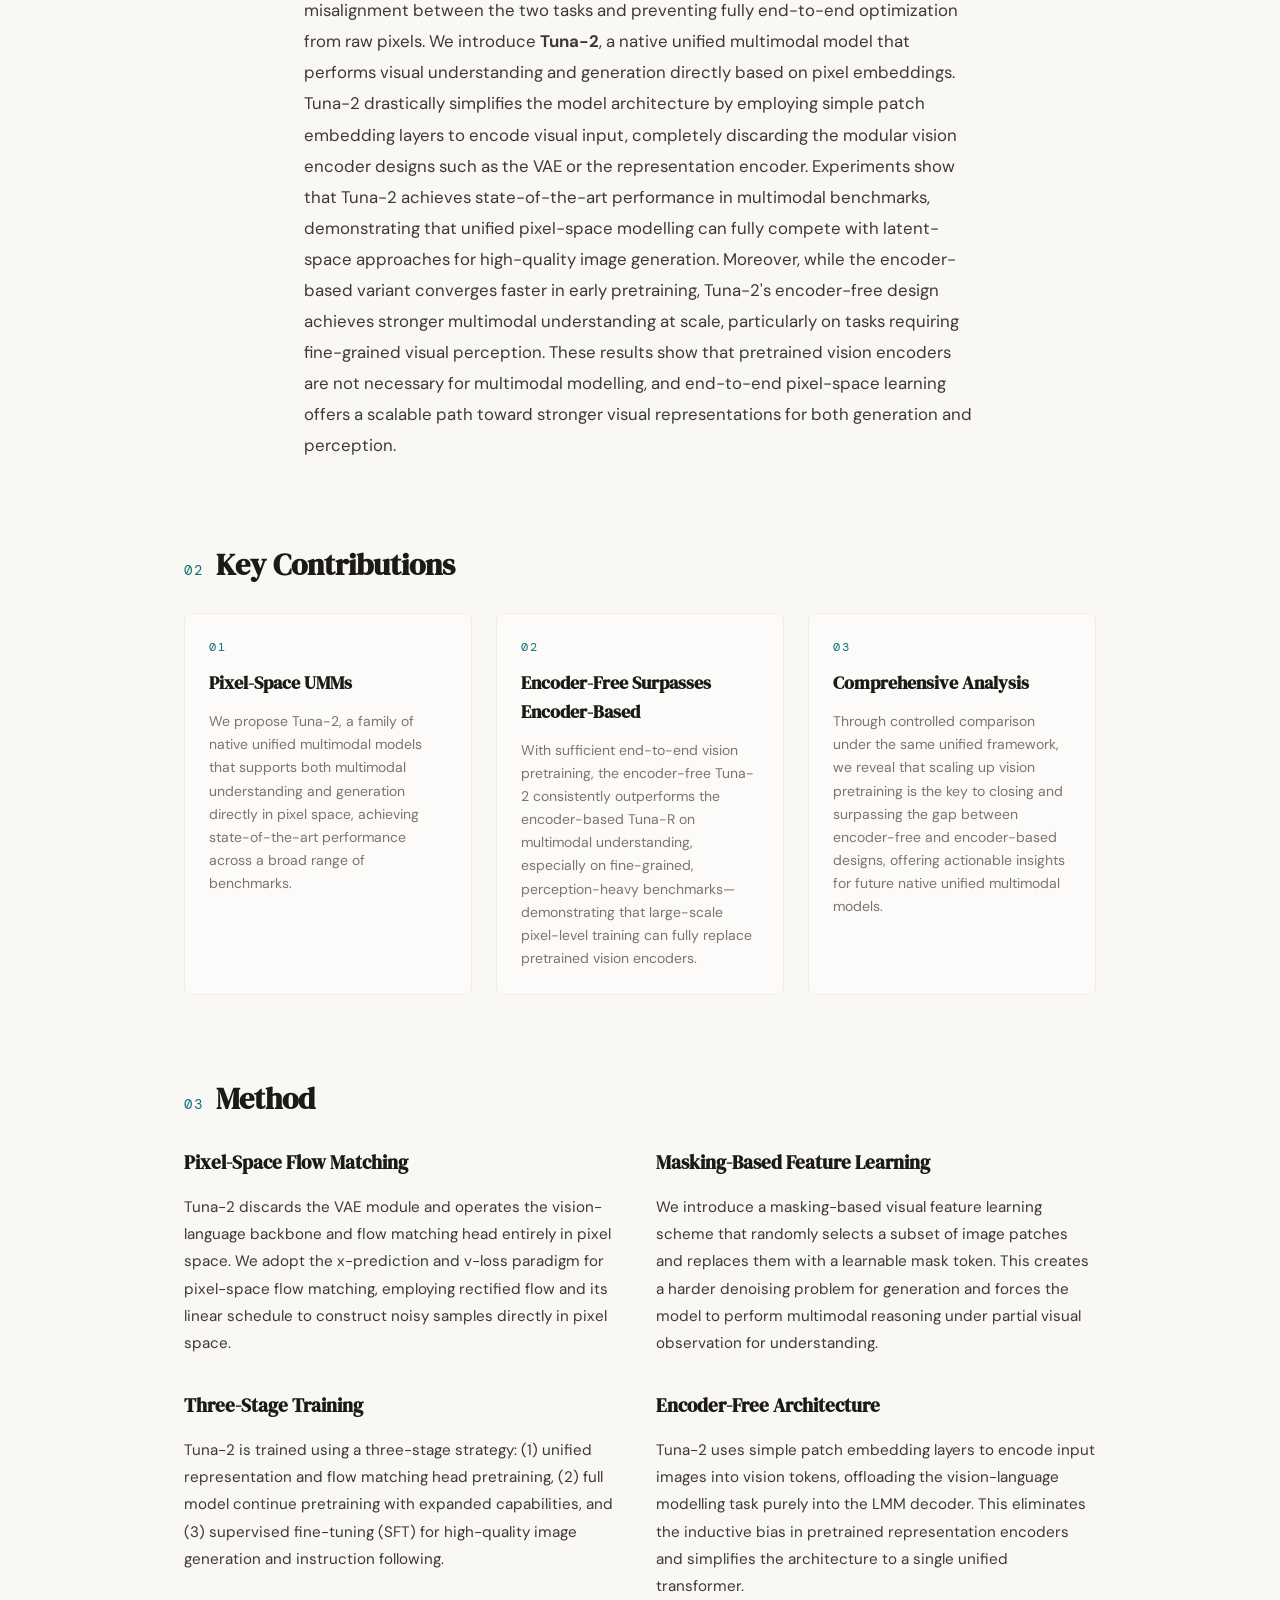
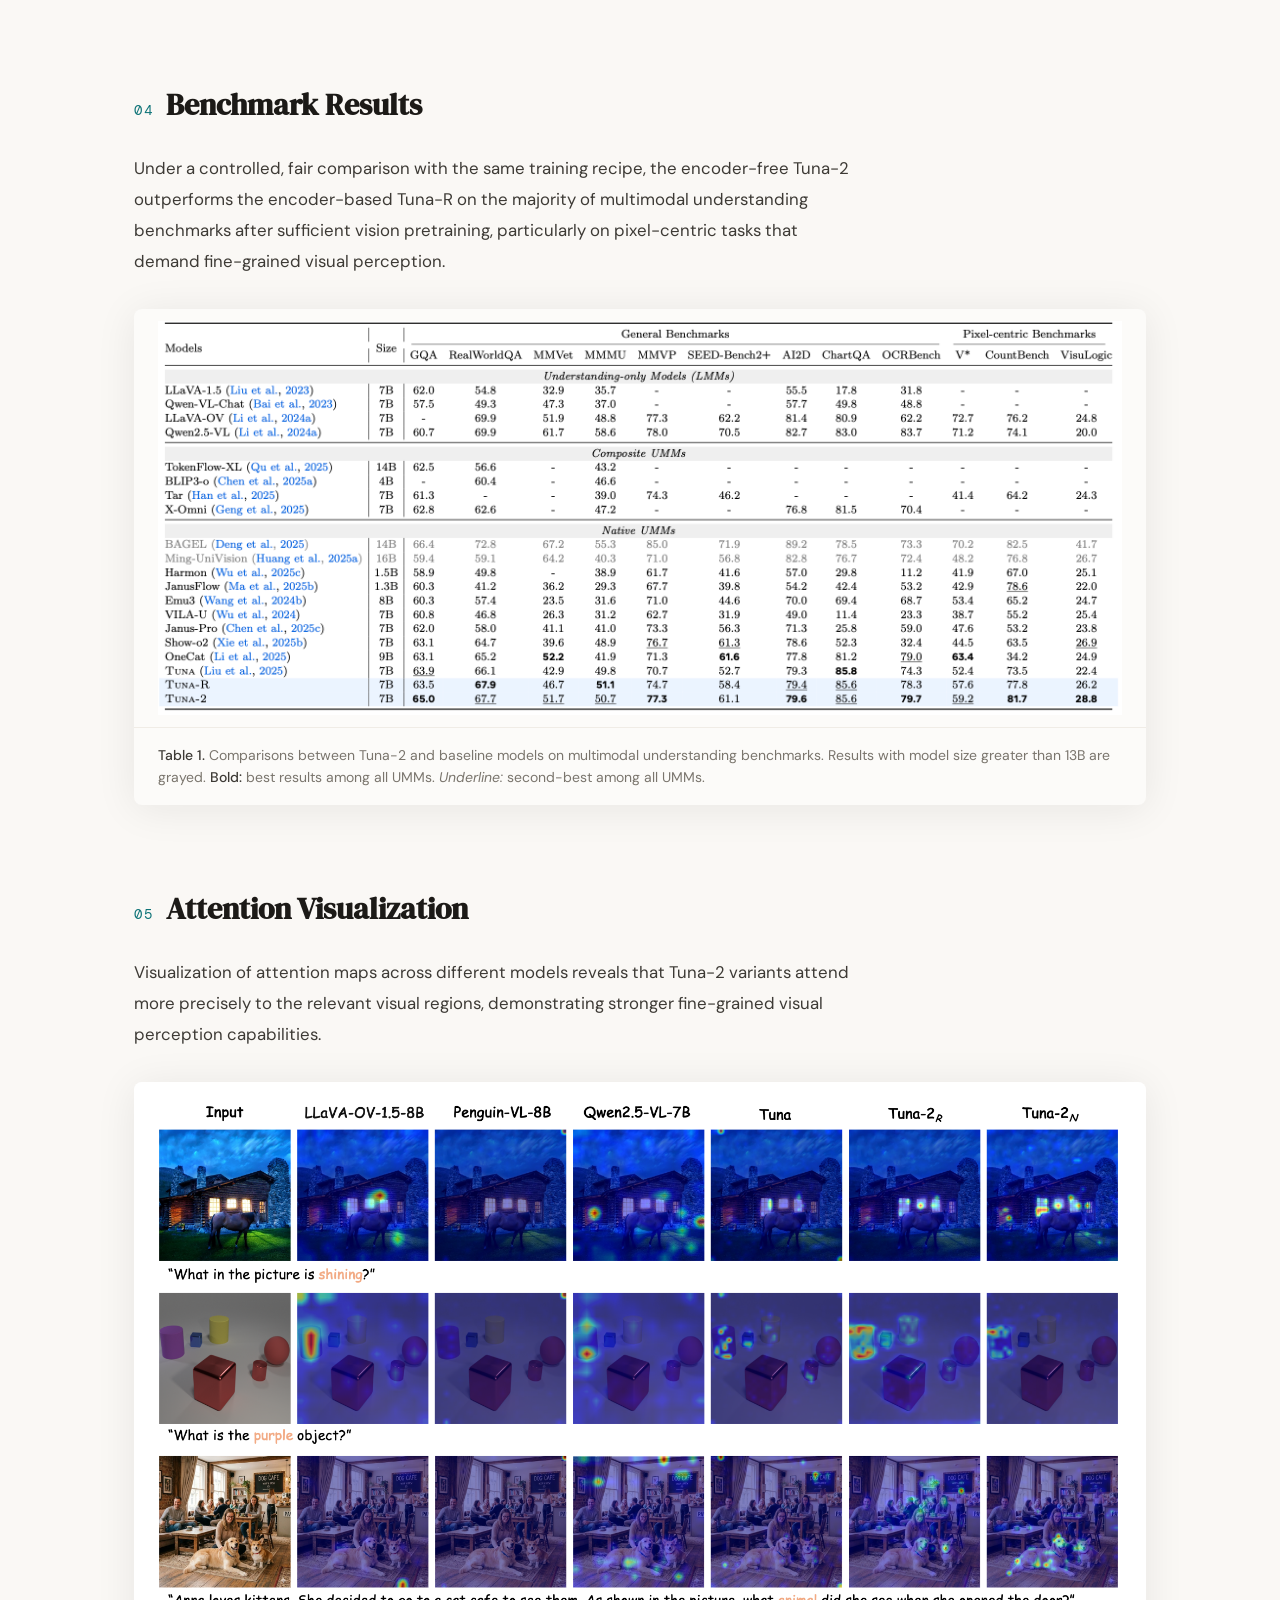
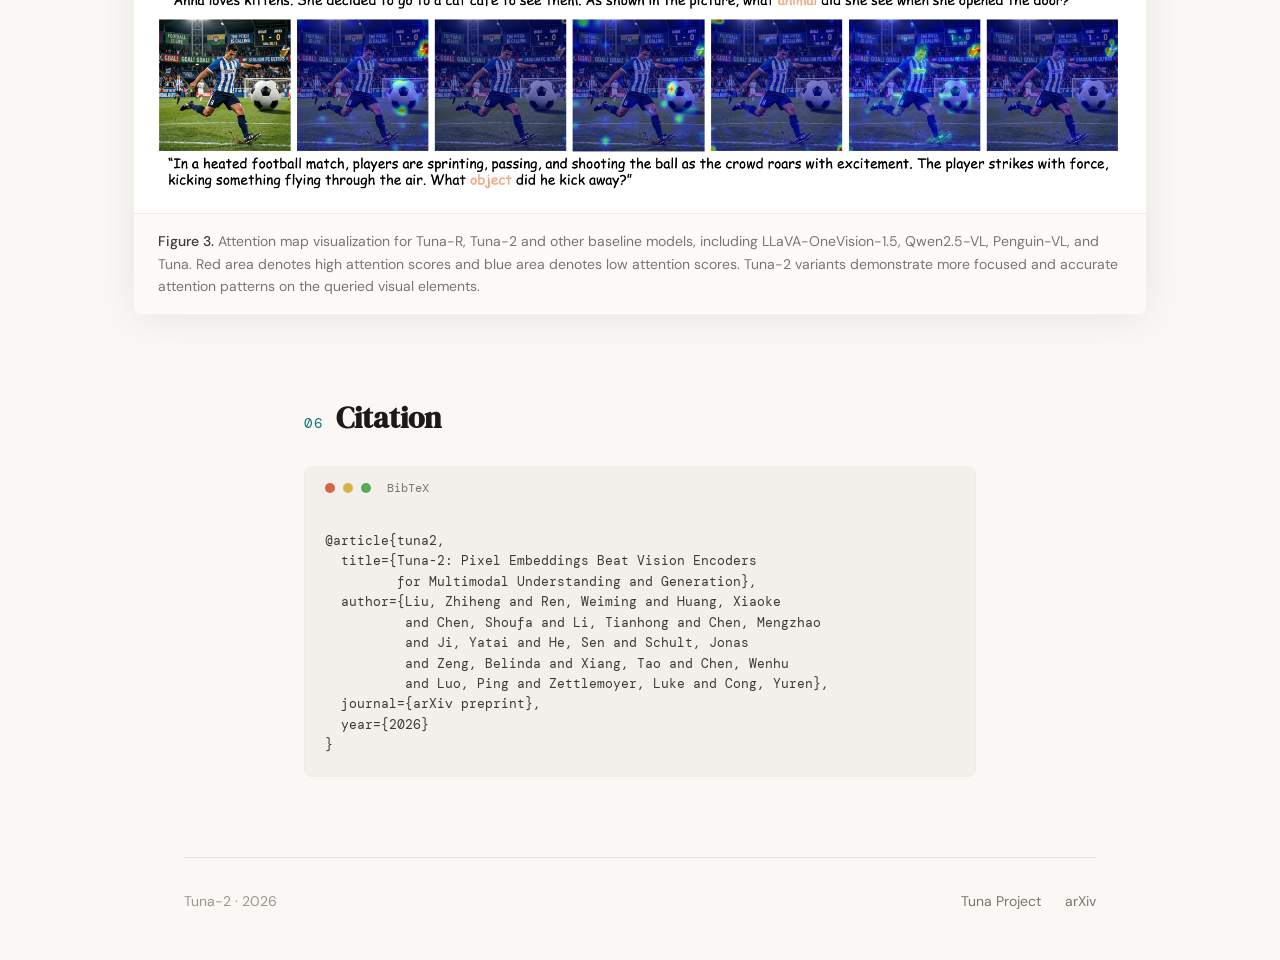
==== commit 3fd39abb: "update" ====
--- a/tuna-2/index.html
+++ b/tuna-2/index.html
@@ -3,7 +3,7 @@
 <head>
   <meta charset="UTF-8" />
   <meta name="viewport" content="width=device-width, initial-scale=1.0" />
-  <title>TUNA-2: Pixel Embeddings Beat Vision Encoders</title>
+  <title>Tuna-2: Pixel Embeddings Beat Vision Encoders</title>
   <link rel="preconnect" href="https://fonts.googleapis.com" />
   <link rel="preconnect" href="https://fonts.gstatic.com" crossorigin />
   <link href="https://fonts.googleapis.com/css2?family=DM+Mono:wght@400&family=DM+Sans:wght@400;450;500;600&family=DM+Serif+Display&display=swap" rel="stylesheet" />
@@ -261,14 +261,14 @@
   <!-- Navigation -->
   <nav class="nav">
     <div class="nav-inner">
-      <span class="nav-logo">TUNA-2</span>
+      <span class="nav-logo">Tuna-2</span>
     </div>
     <div class="nav-border"></div>
   </nav>
 
   <!-- Hero -->
   <header class="hero fade-in">
-    <h1>TUNA-2: Pixel Embeddings Beat Vision Encoders for Multimodal Understanding and Generation</h1>
+    <h1>Tuna-2: Pixel Embeddings Beat Vision Encoders for Multimodal Understanding and Generation</h1>
     <div class="hero-line"></div>
 
     <div class="authors-block">
@@ -316,7 +316,7 @@
       </a>
       <a href="https://tuna-ai.org/" target="_blank" class="btn btn-outline">
         <svg class="icon" viewBox="0 0 24 24" fill="none" stroke="currentColor" stroke-width="2" stroke-linecap="round" stroke-linejoin="round"><path d="M18 13v6a2 2 0 0 1-2 2H5a2 2 0 0 1-2-2V8a2 2 0 0 1 2-2h6"/><polyline points="15 3 21 3 21 9"/><line x1="10" y1="14" x2="21" y2="3"/></svg>
-        TUNA
+        Tuna
         <span class="badge-highlight">
           <svg width="10" height="10" viewBox="0 0 24 24" fill="none" stroke="currentColor" stroke-width="2.5" stroke-linecap="round" stroke-linejoin="round"><circle cx="12" cy="8" r="7"/><polyline points="8.21 13.89 7 23 12 20 17 23 15.79 13.88"/></svg>
           CVPR'26 Highlight
@@ -330,10 +330,10 @@
     <div class="section-wide">
       <div class="figure fade-in">
         <div class="figure-img arch">
-          <img src="images/teaser.png" alt="TUNA-2 Architecture" />
+          <img src="images/teaser.png" alt="Tuna-2 Architecture" />
         </div>
         <div class="figure-caption">
-          <strong>Figure 1.</strong> Evolution of the TUNA-2 architecture and multimodal performance comparison. We simplify TUNA (Liu et al., 2025) by progressively stripping away its visual encoding components. By removing the VAE, we first derive TUNA-R, a pixel-space UMM that relies solely on a representation encoder. TUNA-2 further streamlines the design by bypassing the representation encoder entirely, utilizing direct patch embedding layers for raw image inputs. TUNA-2 using pixel embeddings outperforms both TUNA-R and TUNA across a diverse suite of multimodal benchmarks.
+          <strong>Figure 1.</strong> Evolution of the Tuna-2 architecture and multimodal performance comparison. We simplify Tuna (Liu et al., 2025) by progressively stripping away its visual encoding components. By removing the VAE, we first derive Tuna-R, a pixel-space UMM that relies solely on a representation encoder. Tuna-2 further streamlines the design by bypassing the representation encoder entirely, utilizing direct patch embedding layers for raw image inputs. Tuna-2 using pixel embeddings outperforms both Tuna-R and Tuna across a diverse suite of multimodal benchmarks.
         </div>
       </div>
     </div>
@@ -343,9 +343,9 @@
   <section id="teaser" class="teaser-section">
     <div class="teaser-wrap">
       <div class="teaser-card fade-in" id="teaser-card">
-        <img src="images/teaser_v3.png" alt="TUNA-2 generates diverse, high-quality images" />
+        <img src="images/teaser_v3.png" alt="Tuna-2 generates diverse, high-quality images" />
         <div class="teaser-caption">
-          <strong>Figure 2.</strong> While being completely encoder-free, TUNA-2 is capable of performing high-fidelity text-to-image generation and image editing.
+          <strong>Figure 2.</strong> While being completely encoder-free, Tuna-2 is capable of performing high-fidelity text-to-image generation and image editing.
         </div>
       </div>
     </div>
@@ -358,7 +358,7 @@
         <span class="section-num">01</span>
         <h2 class="section-title">Abstract</h2>
       </div>
-      <p class="section-body fade-in">Unified multimodal models typically rely on pretrained vision encoders and use separate visual representations for understanding and generation, creating misalignment between the two tasks and preventing fully end-to-end optimization from raw pixels. We introduce <strong>TUNA-2</strong>, a native unified multimodal model that performs visual understanding and generation directly based on pixel embeddings. TUNA-2 drastically simplifies the model architecture by employing simple patch embedding layers to encode visual input, completely discarding the modular vision encoder designs such as the VAE or the representation encoder. Experiments show that TUNA-2 achieves state-of-the-art performance in multimodal benchmarks, demonstrating that unified pixel-space modelling can fully compete with latent-space approaches for high-quality image generation. Moreover, while the encoder-based variant converges faster in early pretraining, TUNA-2's encoder-free design achieves stronger multimodal understanding at scale, particularly on tasks requiring fine-grained visual perception. These results show that pretrained vision encoders are not necessary for multimodal modelling, and end-to-end pixel-space learning offers a scalable path toward stronger visual representations for both generation and perception.</p>
+      <p class="section-body fade-in">Unified multimodal models typically rely on pretrained vision encoders and use separate visual representations for understanding and generation, creating misalignment between the two tasks and preventing fully end-to-end optimization from raw pixels. We introduce <strong>Tuna-2</strong>, a native unified multimodal model that performs visual understanding and generation directly based on pixel embeddings. Tuna-2 drastically simplifies the model architecture by employing simple patch embedding layers to encode visual input, completely discarding the modular vision encoder designs such as the VAE or the representation encoder. Experiments show that Tuna-2 achieves state-of-the-art performance in multimodal benchmarks, demonstrating that unified pixel-space modelling can fully compete with latent-space approaches for high-quality image generation. Moreover, while the encoder-based variant converges faster in early pretraining, Tuna-2's encoder-free design achieves stronger multimodal understanding at scale, particularly on tasks requiring fine-grained visual perception. These results show that pretrained vision encoders are not necessary for multimodal modelling, and end-to-end pixel-space learning offers a scalable path toward stronger visual representations for both generation and perception.</p>
     </div>
   </section>
 
@@ -373,12 +373,12 @@
         <div class="card fade-in">
           <div class="card-num">01</div>
           <h3 class="card-title">Pixel-Space UMMs</h3>
-          <p class="card-desc">We propose TUNA-2, a family of native unified multimodal models that supports both multimodal understanding and generation directly in pixel space, achieving state-of-the-art performance across a broad range of benchmarks.</p>
+          <p class="card-desc">We propose Tuna-2, a family of native unified multimodal models that supports both multimodal understanding and generation directly in pixel space, achieving state-of-the-art performance across a broad range of benchmarks.</p>
         </div>
         <div class="card fade-in">
           <div class="card-num">02</div>
           <h3 class="card-title">Encoder-Free Surpasses Encoder-Based</h3>
-          <p class="card-desc">With sufficient end-to-end vision pretraining, the encoder-free TUNA-2 consistently outperforms the encoder-based TUNA-R on multimodal understanding, especially on fine-grained, perception-heavy benchmarks&mdash;demonstrating that large-scale pixel-level training can fully replace pretrained vision encoders.</p>
+          <p class="card-desc">With sufficient end-to-end vision pretraining, the encoder-free Tuna-2 consistently outperforms the encoder-based Tuna-R on multimodal understanding, especially on fine-grained, perception-heavy benchmarks&mdash;demonstrating that large-scale pixel-level training can fully replace pretrained vision encoders.</p>
         </div>
         <div class="card fade-in">
           <div class="card-num">03</div>
@@ -401,7 +401,7 @@
       <div class="method-grid">
         <div class="method-item fade-in">
           <h3>Pixel-Space Flow Matching</h3>
-          <p>TUNA-2 discards the VAE module and operates the vision-language backbone and flow matching head entirely in pixel space. We adopt the x-prediction and v-loss paradigm for pixel-space flow matching, employing rectified flow and its linear schedule to construct noisy samples directly in pixel space.</p>
+          <p>Tuna-2 discards the VAE module and operates the vision-language backbone and flow matching head entirely in pixel space. We adopt the x-prediction and v-loss paradigm for pixel-space flow matching, employing rectified flow and its linear schedule to construct noisy samples directly in pixel space.</p>
         </div>
         <div class="method-item fade-in">
           <h3>Masking-Based Feature Learning</h3>
@@ -409,11 +409,11 @@
         </div>
         <div class="method-item fade-in">
           <h3>Three-Stage Training</h3>
-          <p>TUNA-2 is trained using a three-stage strategy: (1) unified representation and flow matching head pretraining, (2) full model continue pretraining with expanded capabilities, and (3) supervised fine-tuning (SFT) for high-quality image generation and instruction following.</p>
+          <p>Tuna-2 is trained using a three-stage strategy: (1) unified representation and flow matching head pretraining, (2) full model continue pretraining with expanded capabilities, and (3) supervised fine-tuning (SFT) for high-quality image generation and instruction following.</p>
         </div>
         <div class="method-item fade-in">
           <h3>Encoder-Free Architecture</h3>
-          <p>TUNA-2 uses simple patch embedding layers to encode input images into vision tokens, offloading the vision-language modelling task purely into the LMM decoder. This eliminates the inductive bias in pretrained representation encoders and simplifies the architecture to a single unified transformer.</p>
+          <p>Tuna-2 uses simple patch embedding layers to encode input images into vision tokens, offloading the vision-language modelling task purely into the LMM decoder. This eliminates the inductive bias in pretrained representation encoders and simplifies the architecture to a single unified transformer.</p>
         </div>
       </div>
     </div>
@@ -427,12 +427,12 @@
         <h2 class="section-title">Benchmark Results</h2>
       </div>
       <p class="section-body fade-in" style="max-width:720px; margin-bottom:32px;">
-        Under a controlled, fair comparison with the same training recipe, the encoder-free TUNA-2 outperforms the encoder-based TUNA-R on the majority of multimodal understanding benchmarks after sufficient vision pretraining, particularly on pixel-centric tasks that demand fine-grained visual perception.
+        Under a controlled, fair comparison with the same training recipe, the encoder-free Tuna-2 outperforms the encoder-based Tuna-R on the majority of multimodal understanding benchmarks after sufficient vision pretraining, particularly on pixel-centric tasks that demand fine-grained visual perception.
       </p>
       <div class="bench-figure fade-in">
         <img src="images/table1_ready.png" alt="Table 1: Benchmark comparisons" />
         <div class="figure-caption">
-          <strong>Table 1.</strong> Comparisons between TUNA-2 and baseline models on multimodal understanding benchmarks. Results with model size greater than 13B are grayed. <strong>Bold:</strong> best results among all UMMs. <em>Underline:</em> second-best among all UMMs.
+          <strong>Table 1.</strong> Comparisons between Tuna-2 and baseline models on multimodal understanding benchmarks. Results with model size greater than 13B are grayed. <strong>Bold:</strong> best results among all UMMs. <em>Underline:</em> second-best among all UMMs.
         </div>
       </div>
     </div>
@@ -446,14 +446,14 @@
         <h2 class="section-title">Attention Visualization</h2>
       </div>
       <p class="section-body fade-in" style="max-width:720px; margin-bottom:32px;">
-        Visualization of attention maps across different models reveals that TUNA-2 variants attend more precisely to the relevant visual regions, demonstrating stronger fine-grained visual perception capabilities.
+        Visualization of attention maps across different models reveals that Tuna-2 variants attend more precisely to the relevant visual regions, demonstrating stronger fine-grained visual perception capabilities.
       </p>
       <div class="figure fade-in">
         <div class="figure-img" style="background:#fff;">
           <img src="images/att.png" alt="Attention visualization" />
         </div>
         <div class="figure-caption">
-          <strong>Figure 3.</strong> Attention map visualization for TUNA-R, TUNA-2 and other baseline models, including LLaVA-OneVision-1.5, Qwen2.5-VL, Penguin-VL, and TUNA. Red area denotes high attention scores and blue area denotes low attention scores. TUNA-2 variants demonstrate more focused and accurate attention patterns on the queried visual elements.
+          <strong>Figure 3.</strong> Attention map visualization for Tuna-R, Tuna-2 and other baseline models, including LLaVA-OneVision-1.5, Qwen2.5-VL, Penguin-VL, and Tuna. Red area denotes high attention scores and blue area denotes low attention scores. Tuna-2 variants demonstrate more focused and accurate attention patterns on the queried visual elements.
         </div>
       </div>
     </div>
@@ -474,7 +474,7 @@
           <span class="bibtex-label">BibTeX</span>
         </div>
         <pre>@article{tuna2,
-  title={TUNA-2: Pixel Embeddings Beat Vision Encoders
+  title={Tuna-2: Pixel Embeddings Beat Vision Encoders
          for Multimodal Understanding and Generation},
   author={Liu, Zhiheng and Ren, Weiming and Huang, Xiaoke
           and Chen, Shoufa and Li, Tianhong and Chen, Mengzhao
@@ -493,9 +493,9 @@
     <div class="footer-inner">
       <div class="footer-line"></div>
       <div class="footer-row">
-        <p class="footer-copy">TUNA-2 &middot; 2026</p>
+        <p class="footer-copy">Tuna-2 &middot; 2026</p>
         <div class="footer-links">
-          <a href="https://tuna-ai.org/" target="_blank" class="footer-link">TUNA Project</a>
+          <a href="https://tuna-ai.org/" target="_blank" class="footer-link">Tuna Project</a>
           <a href="#" class="footer-link">arXiv</a>
         </div>
       </div>
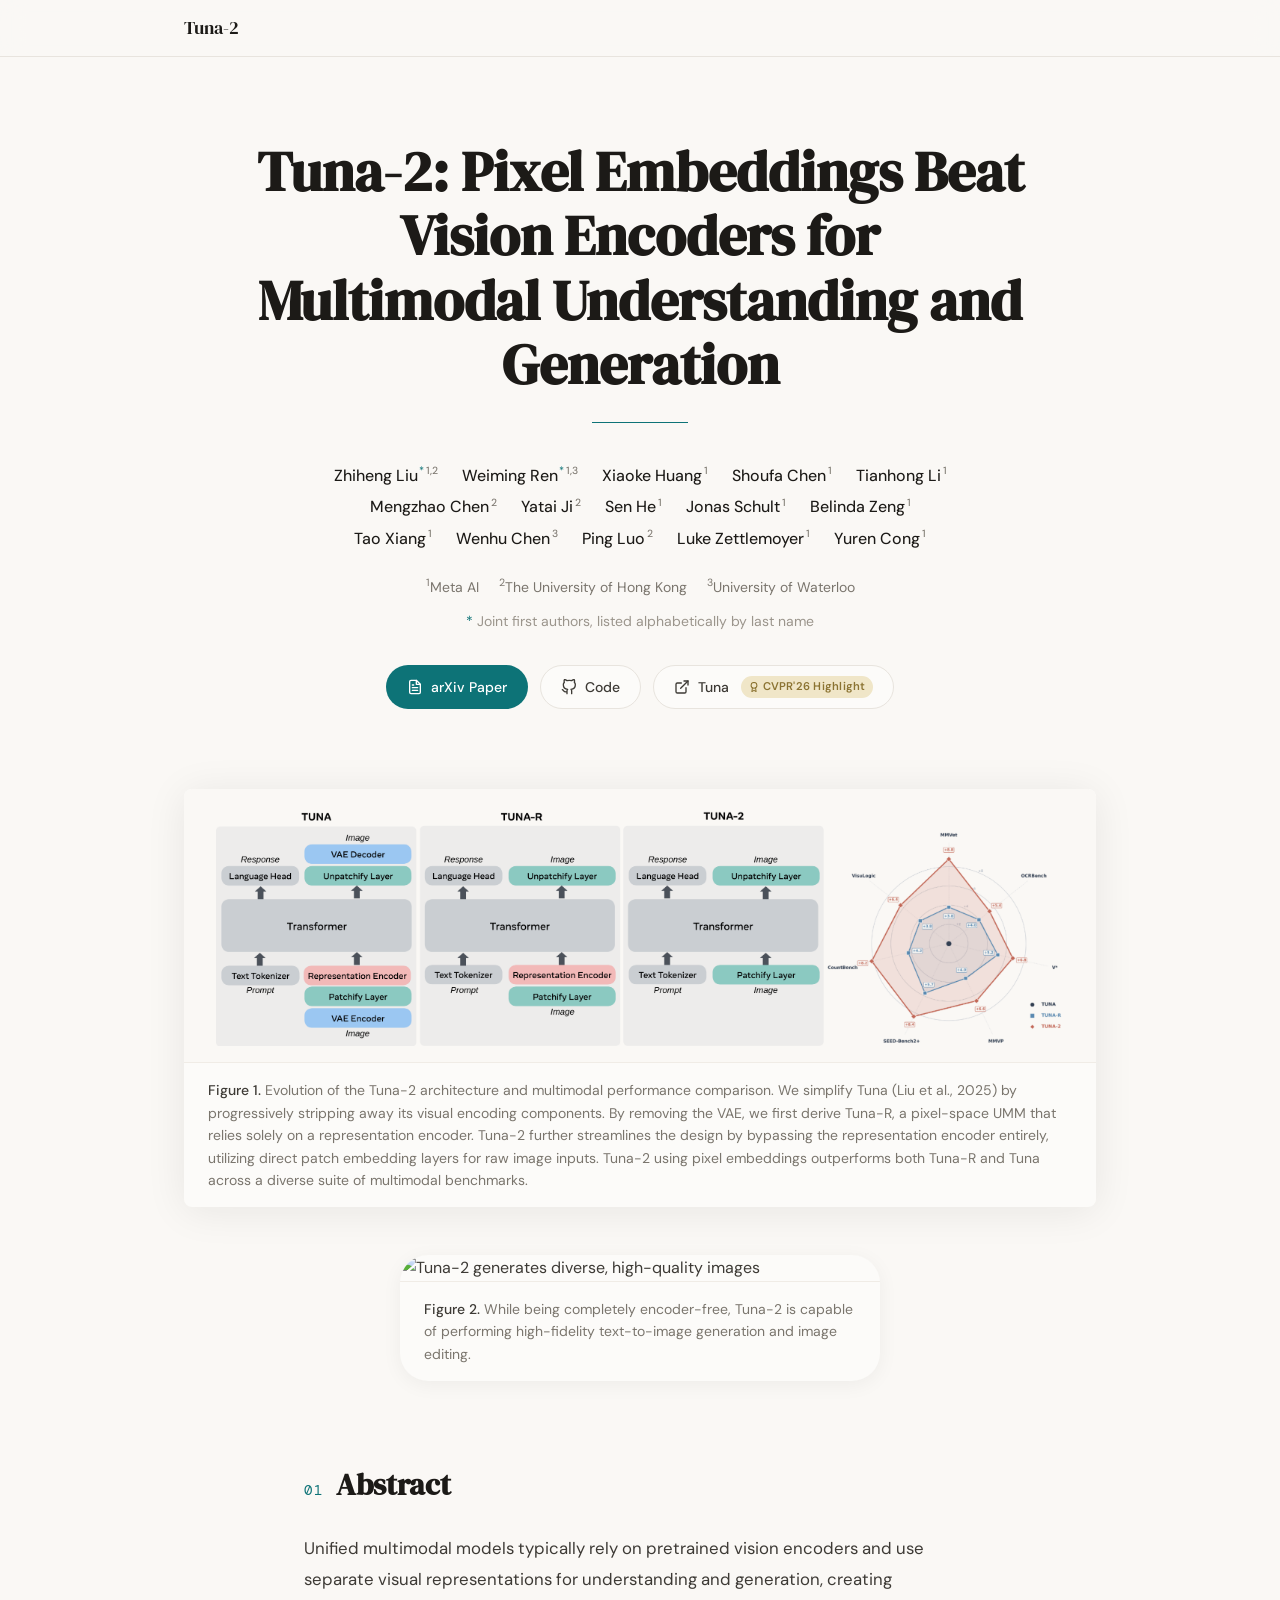
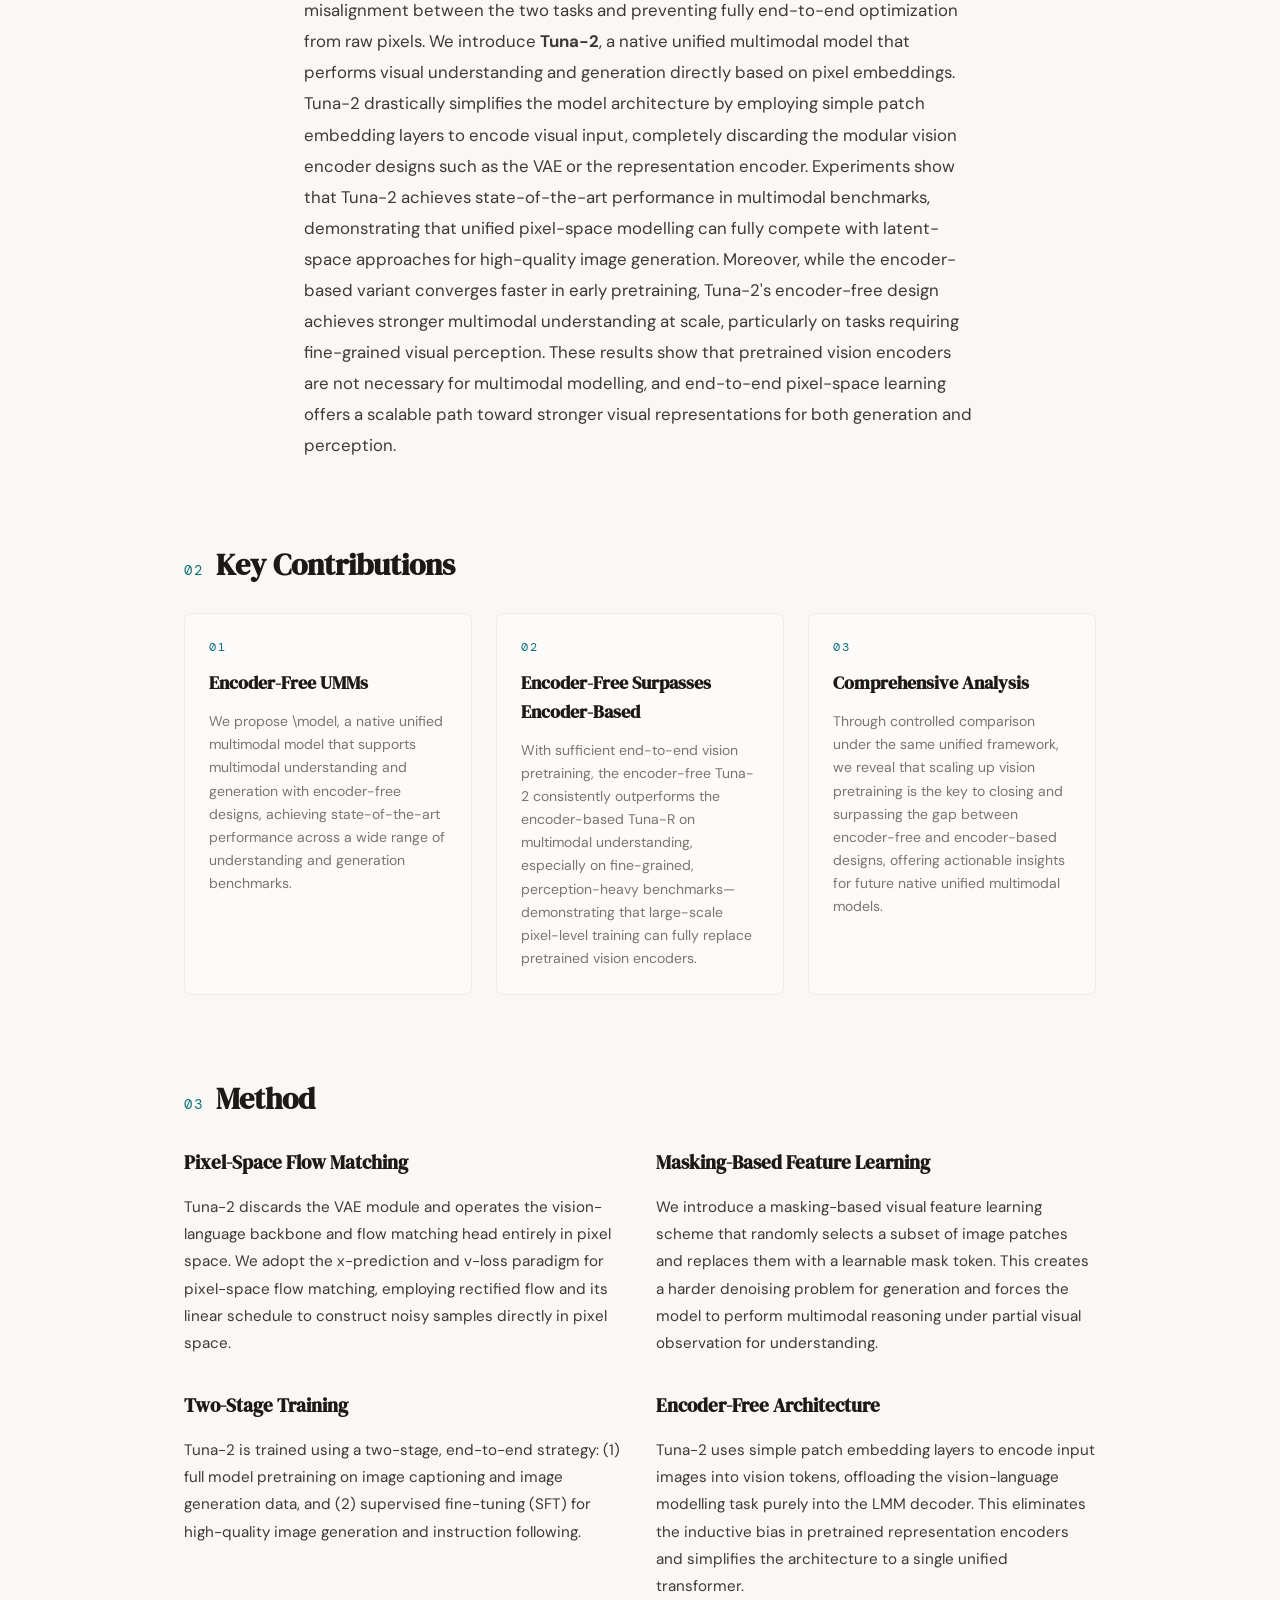
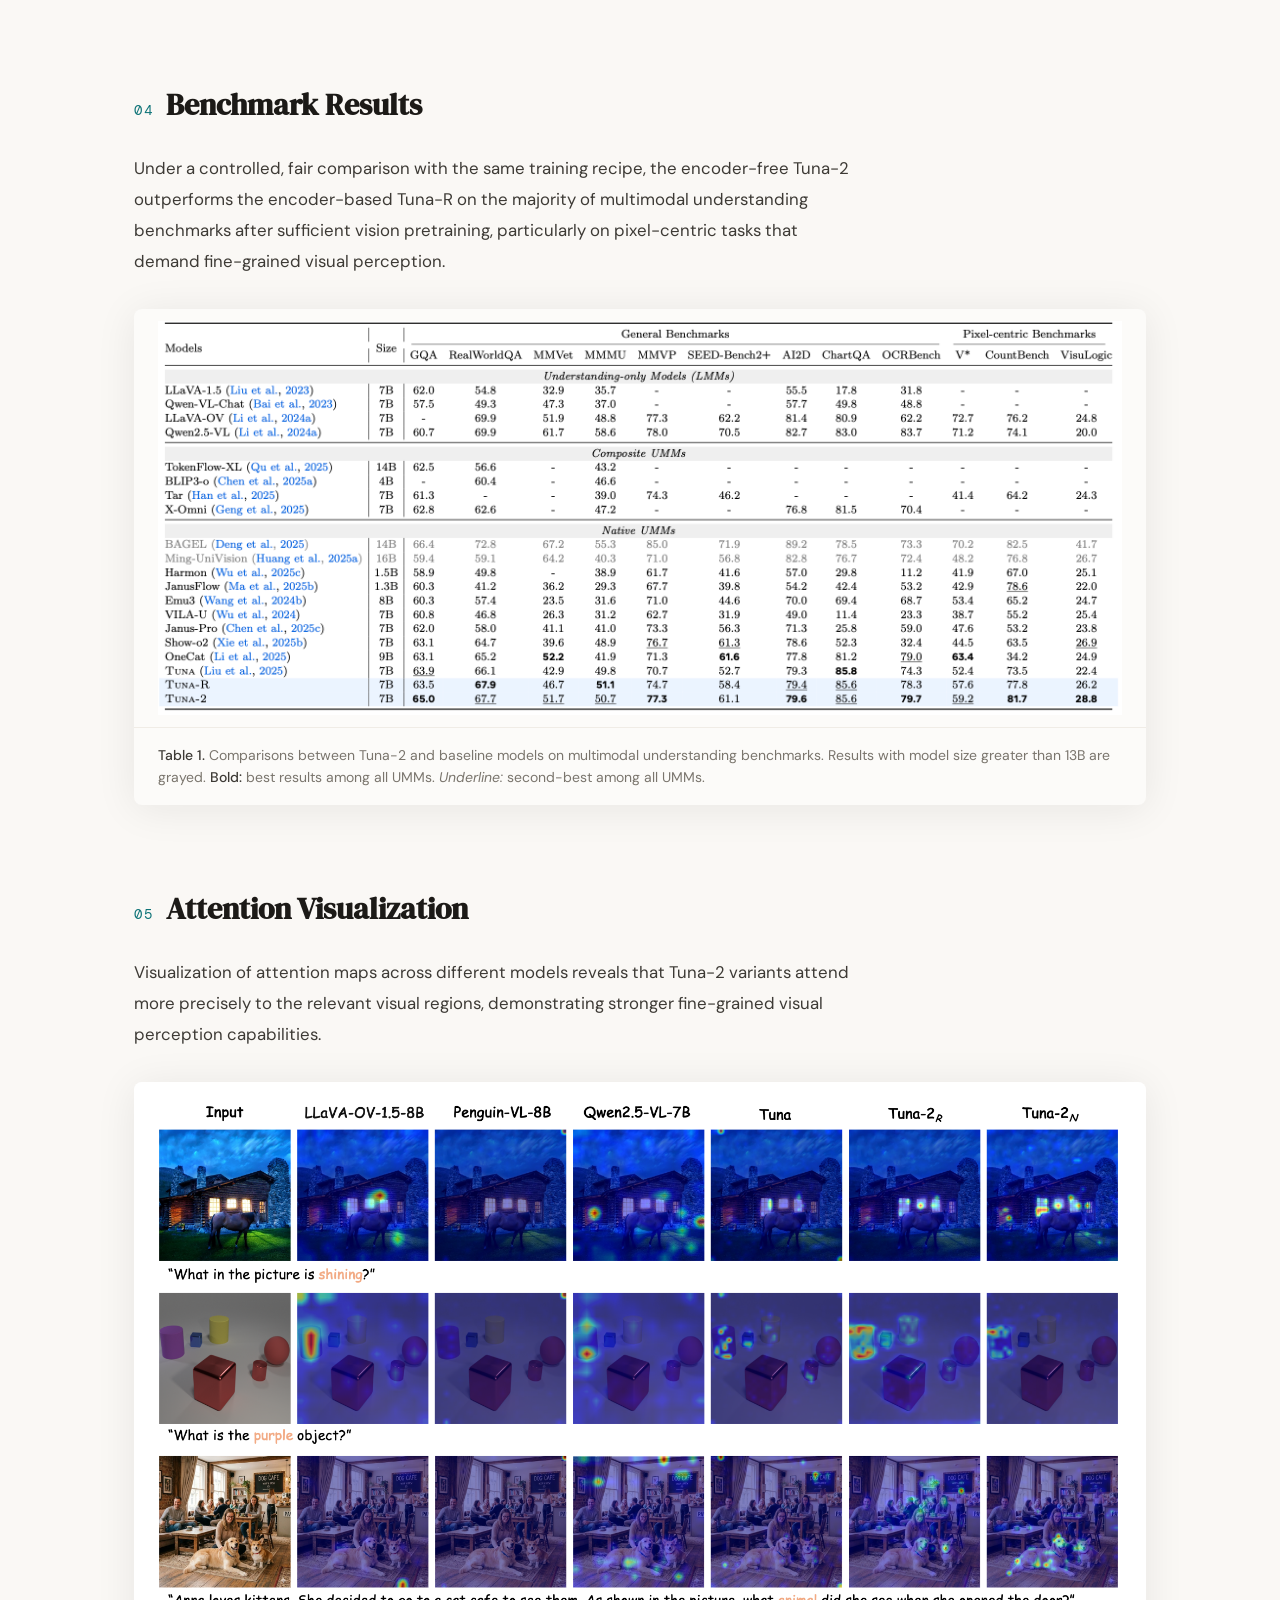
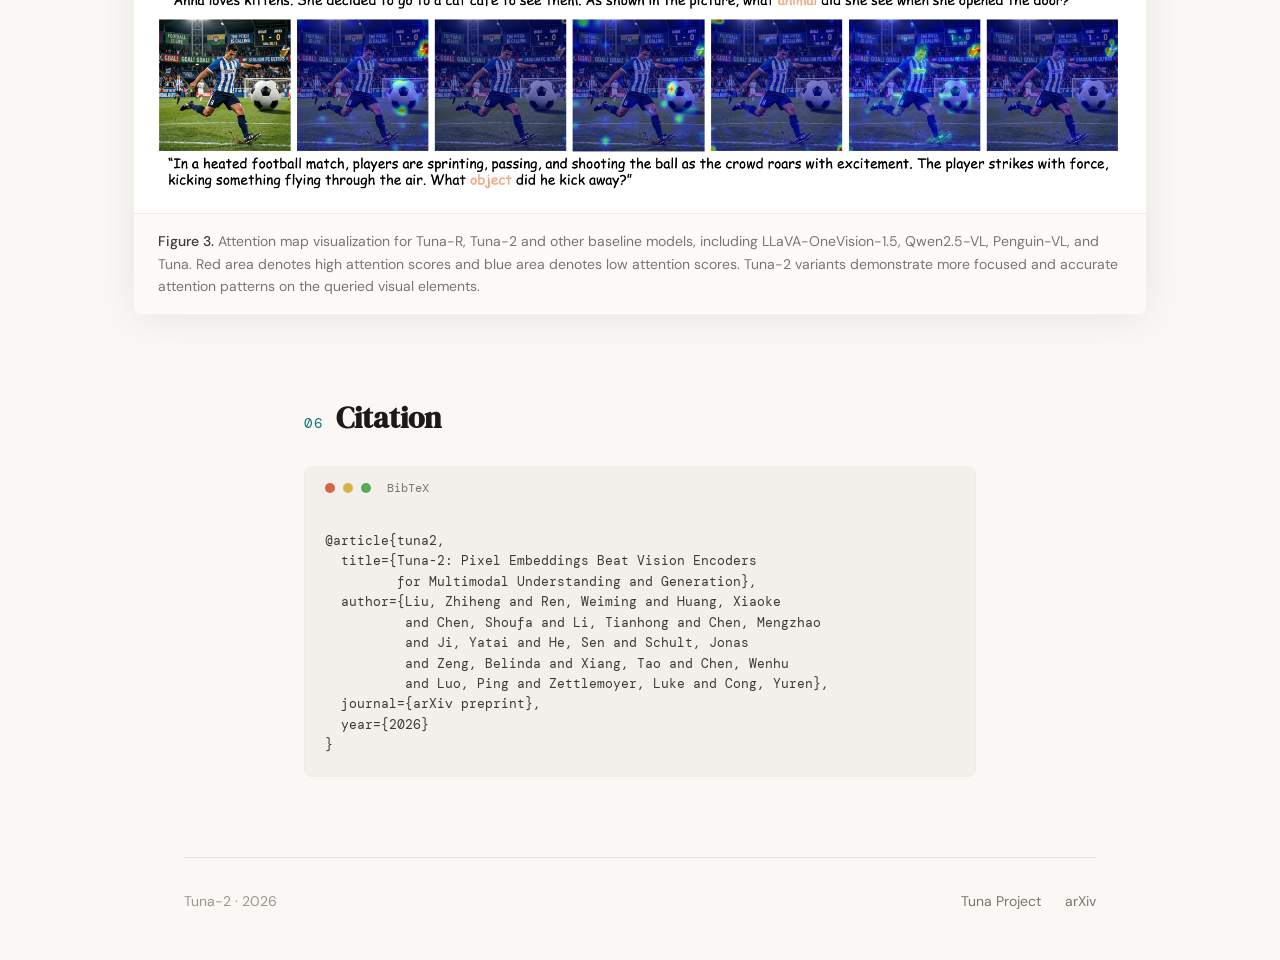
==== commit dc3183f8: "update" ====
--- a/tuna-2/index.html
+++ b/tuna-2/index.html
@@ -372,8 +372,8 @@
       <div class="cards-grid">
         <div class="card fade-in">
           <div class="card-num">01</div>
-          <h3 class="card-title">Pixel-Space UMMs</h3>
-          <p class="card-desc">We propose Tuna-2, a family of native unified multimodal models that supports both multimodal understanding and generation directly in pixel space, achieving state-of-the-art performance across a broad range of benchmarks.</p>
+          <h3 class="card-title">Encoder-Free UMMs</h3>
+          <p class="card-desc">We propose \model, a native unified multimodal model that supports multimodal understanding and generation with encoder-free designs, achieving state-of-the-art performance across a wide range of understanding and generation benchmarks.</p>
         </div>
         <div class="card fade-in">
           <div class="card-num">02</div>
@@ -408,8 +408,8 @@
           <p>We introduce a masking-based visual feature learning scheme that randomly selects a subset of image patches and replaces them with a learnable mask token. This creates a harder denoising problem for generation and forces the model to perform multimodal reasoning under partial visual observation for understanding.</p>
         </div>
         <div class="method-item fade-in">
-          <h3>Three-Stage Training</h3>
-          <p>Tuna-2 is trained using a three-stage strategy: (1) unified representation and flow matching head pretraining, (2) full model continue pretraining with expanded capabilities, and (3) supervised fine-tuning (SFT) for high-quality image generation and instruction following.</p>
+          <h3>Two-Stage Training</h3>
+          <p>Tuna-2 is trained using a two-stage, end-to-end strategy: (1) full model pretraining on image captioning and image generation data, and (2) supervised fine-tuning (SFT) for high-quality image generation and instruction following.</p>
         </div>
         <div class="method-item fade-in">
           <h3>Encoder-Free Architecture</h3>
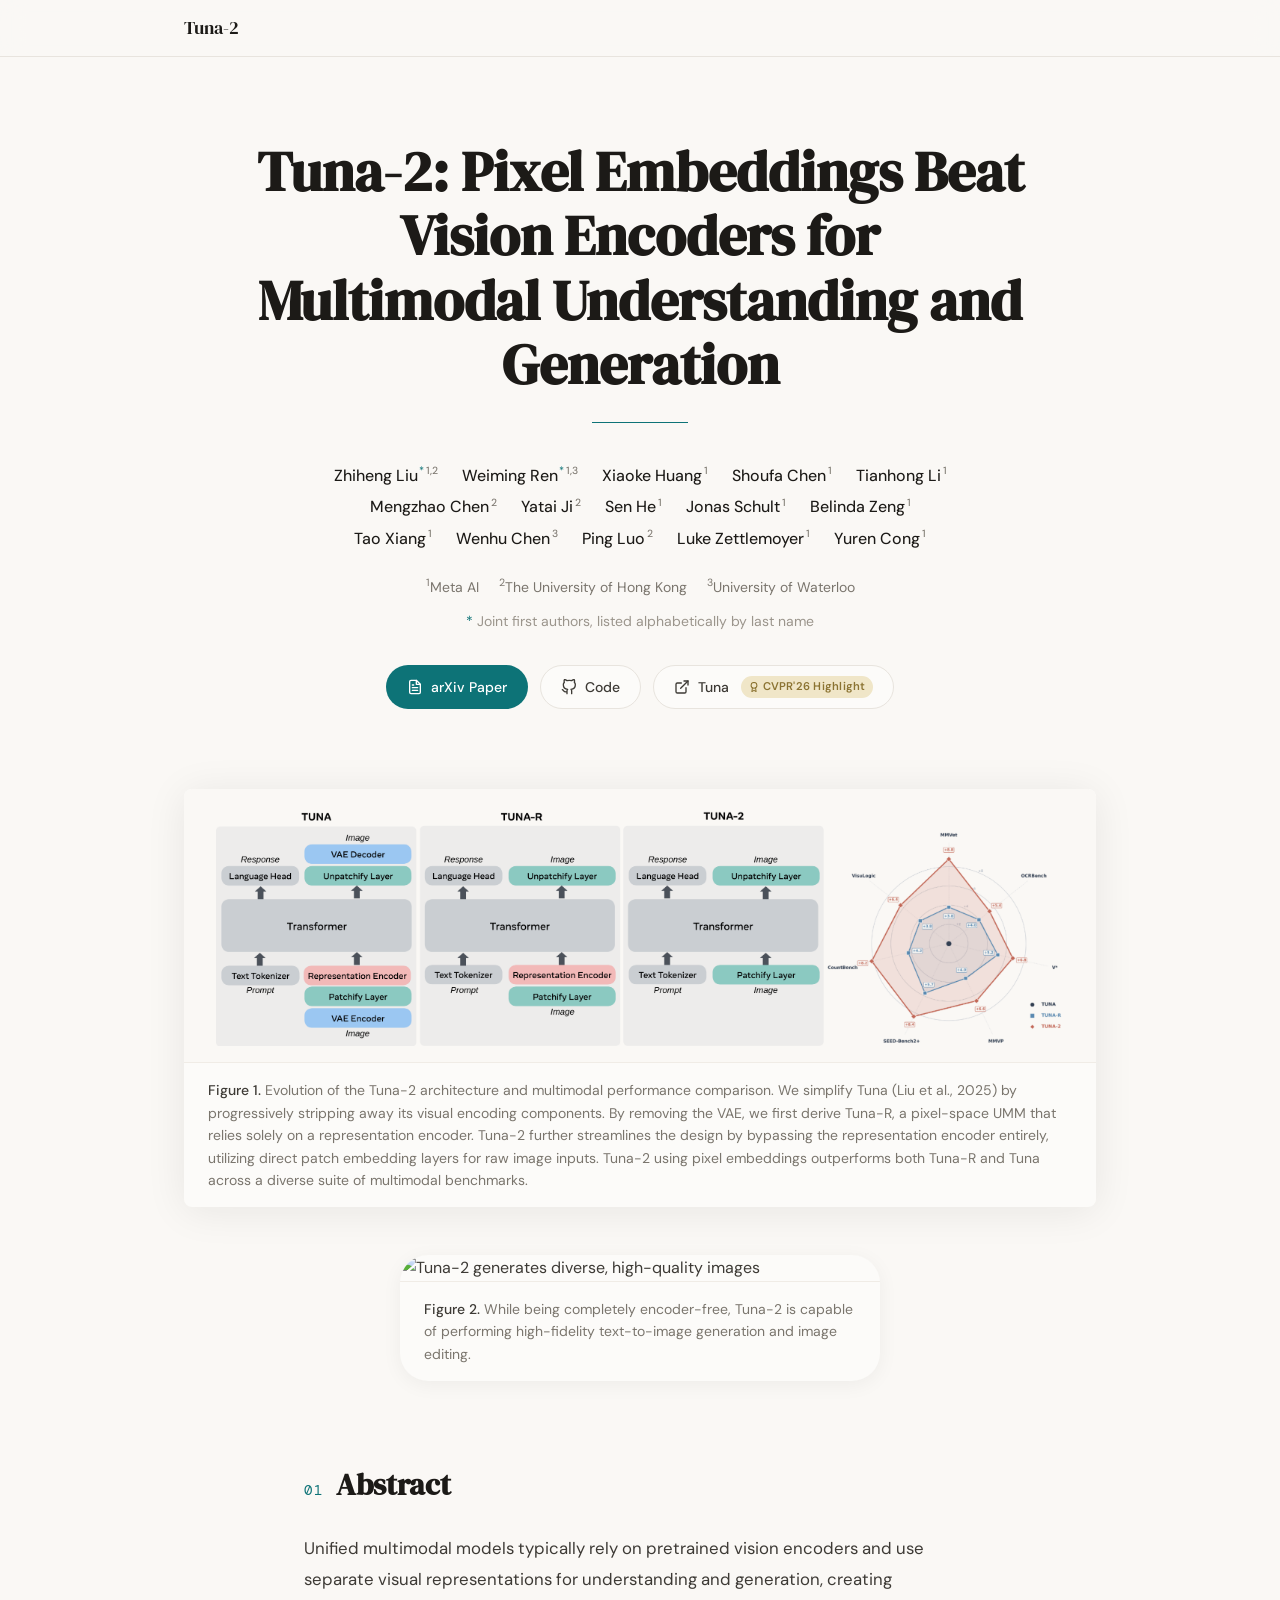
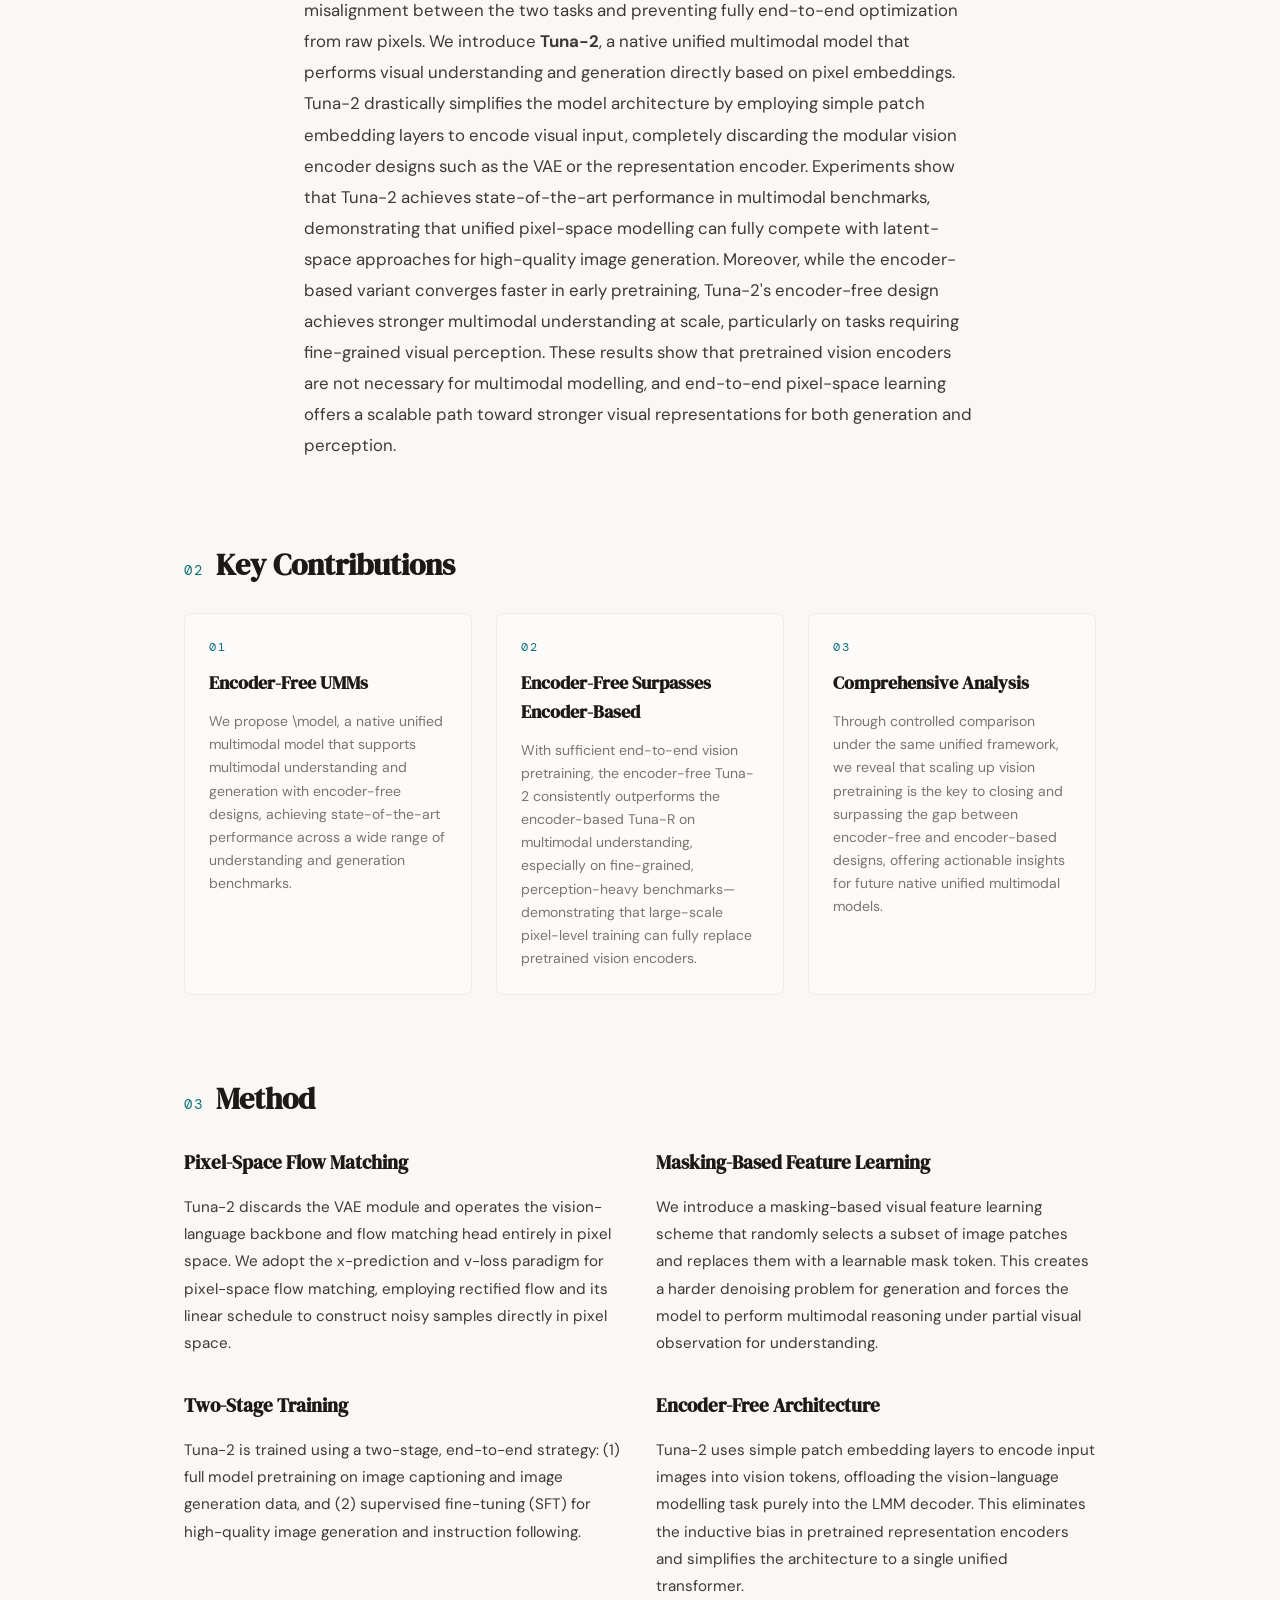
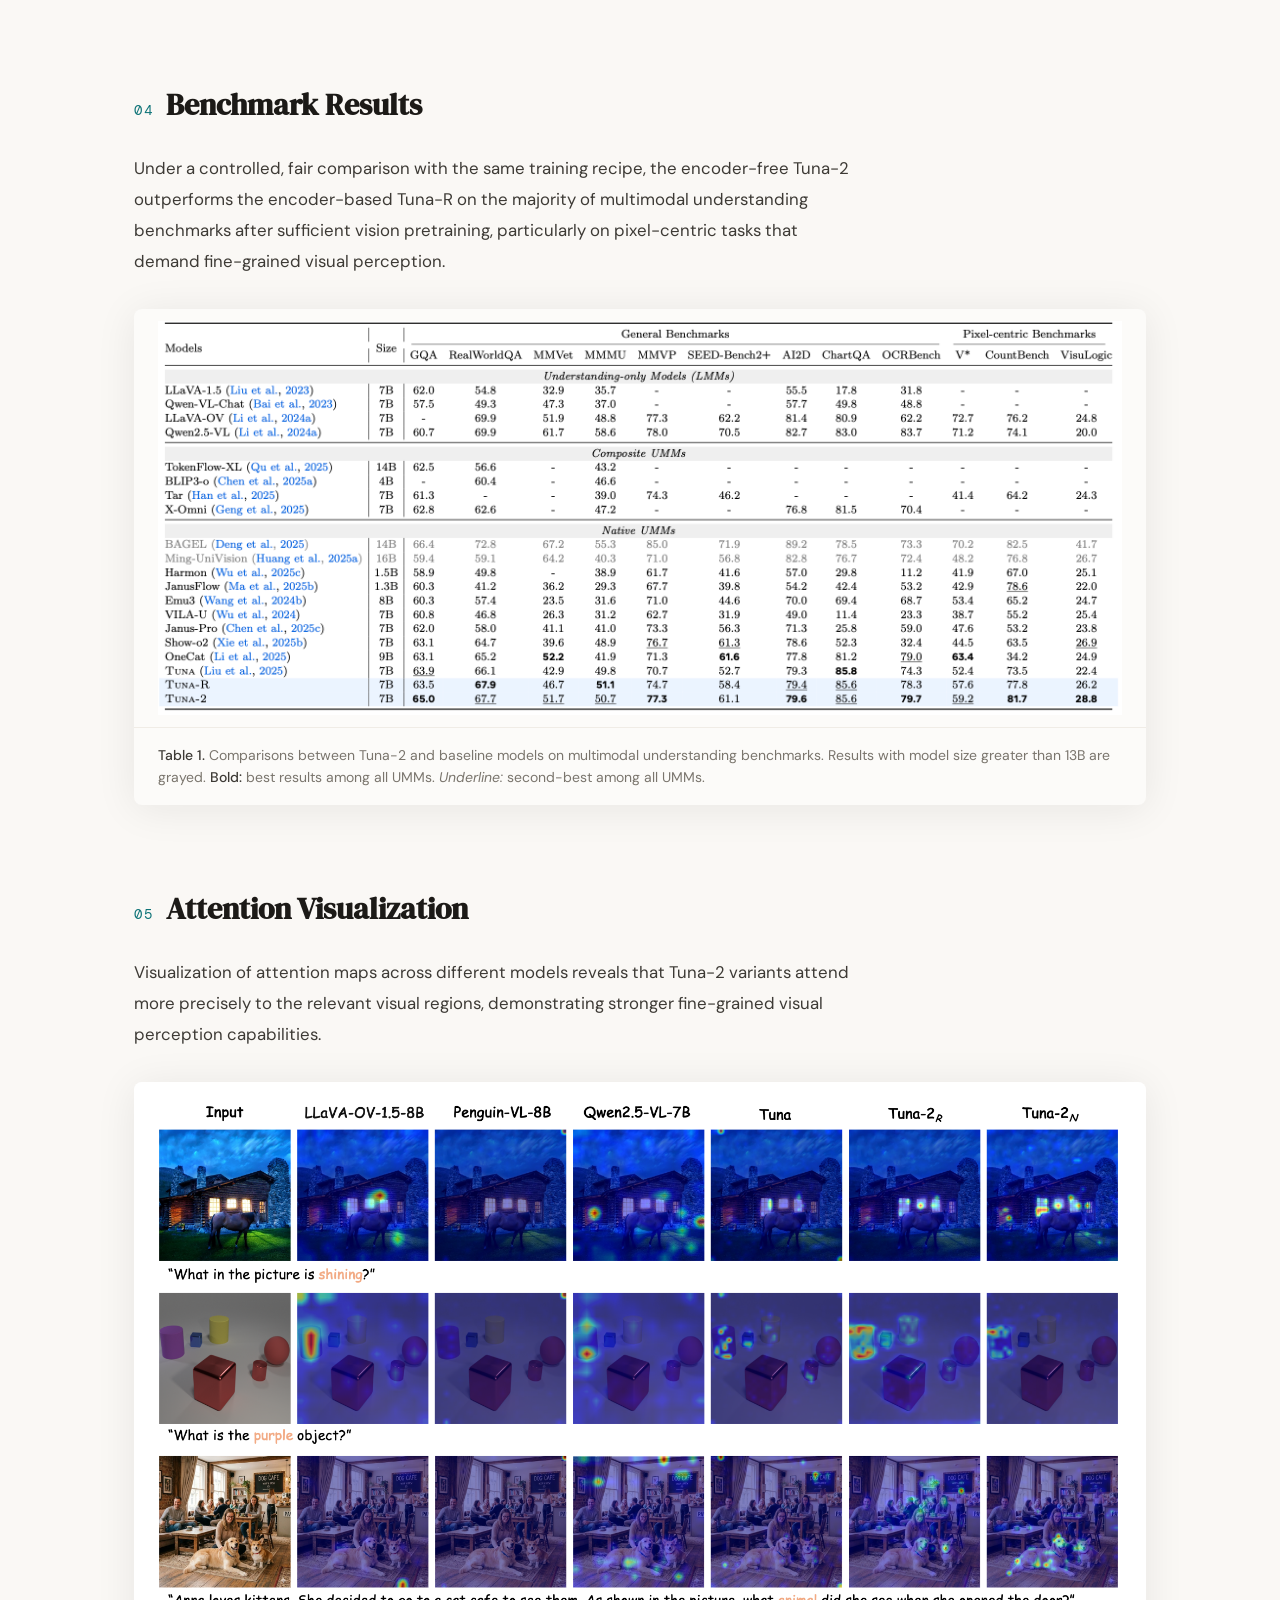
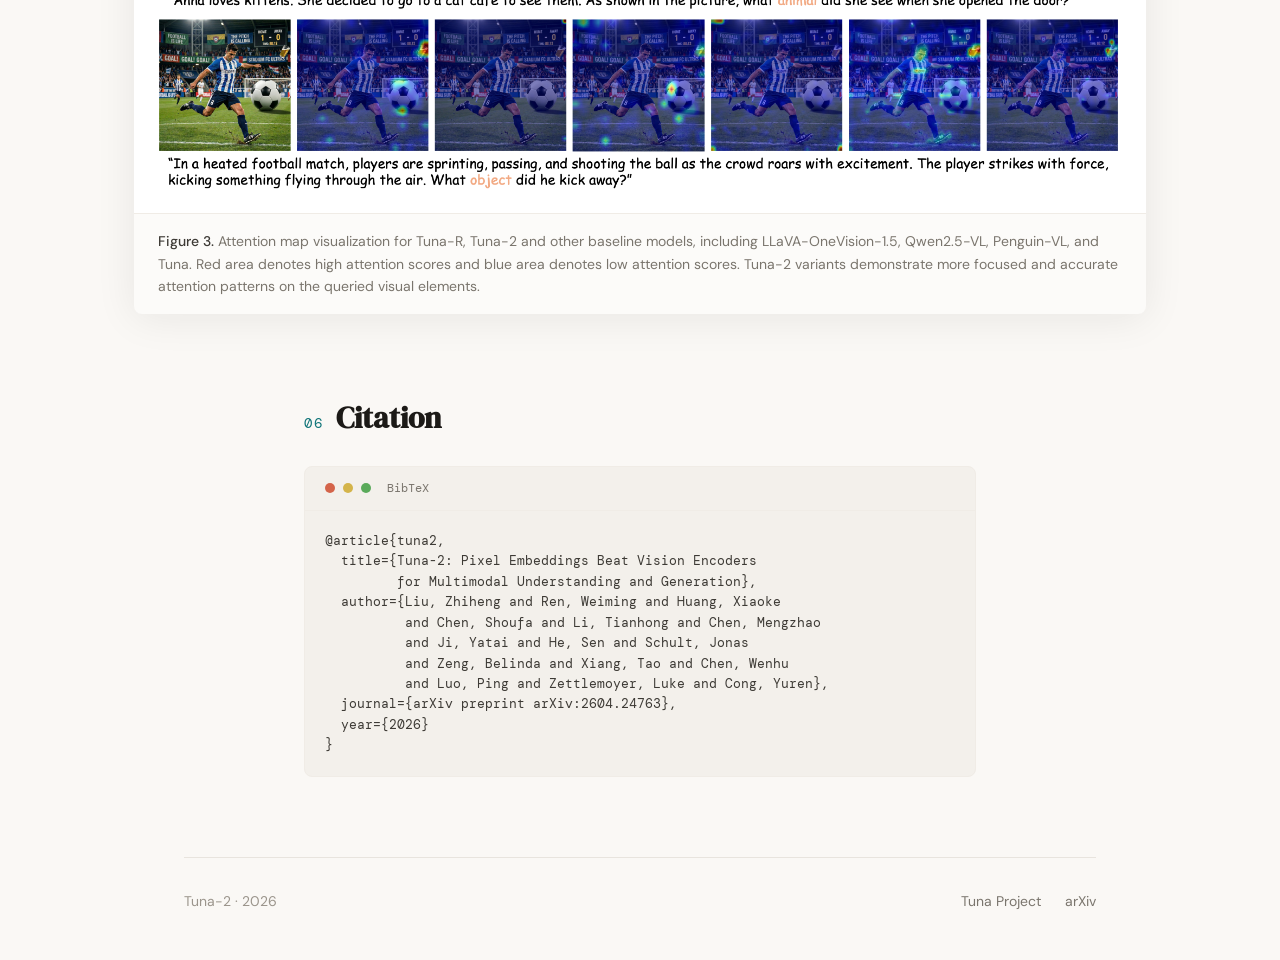
==== commit 534d404e: "update arxiv number" ====
--- a/tuna-2/index.html
+++ b/tuna-2/index.html
@@ -4,6 +4,7 @@
   <meta charset="UTF-8" />
   <meta name="viewport" content="width=device-width, initial-scale=1.0" />
   <title>Tuna-2: Pixel Embeddings Beat Vision Encoders</title>
+  <link rel="icon" href="data:image/svg+xml,<svg xmlns='http://www.w3.org/2000/svg' viewBox='0 0 100 100'><text y='.9em' font-size='90'>🐟</text></svg>"/>
   <link rel="preconnect" href="https://fonts.googleapis.com" />
   <link rel="preconnect" href="https://fonts.gstatic.com" crossorigin />
   <link href="https://fonts.googleapis.com/css2?family=DM+Mono:wght@400&family=DM+Sans:wght@400;450;500;600&family=DM+Serif+Display&display=swap" rel="stylesheet" />
@@ -306,7 +307,7 @@
     <p class="equal-note"><span class="star">*</span> Joint first authors, listed alphabetically by last name</p>
 
     <div class="btn-row">
-      <a href="#" class="btn btn-primary">
+      <a href="https://arxiv.org/abs/2604.24763" class="btn btn-primary">
         <svg class="icon" viewBox="0 0 24 24" fill="none" stroke="currentColor" stroke-width="2" stroke-linecap="round" stroke-linejoin="round"><path d="M14 2H6a2 2 0 0 0-2 2v16a2 2 0 0 0 2 2h12a2 2 0 0 0 2-2V8z"/><polyline points="14 2 14 8 20 8"/><line x1="16" y1="13" x2="8" y2="13"/><line x1="16" y1="17" x2="8" y2="17"/><polyline points="10 9 9 9 8 9"/></svg>
         arXiv Paper
       </a>
@@ -481,7 +482,7 @@
           and Ji, Yatai and He, Sen and Schult, Jonas
           and Zeng, Belinda and Xiang, Tao and Chen, Wenhu
           and Luo, Ping and Zettlemoyer, Luke and Cong, Yuren},
-  journal={arXiv preprint},
+  journal={arXiv preprint arXiv:2604.24763},
   year={2026}
 }</pre>
       </div>
